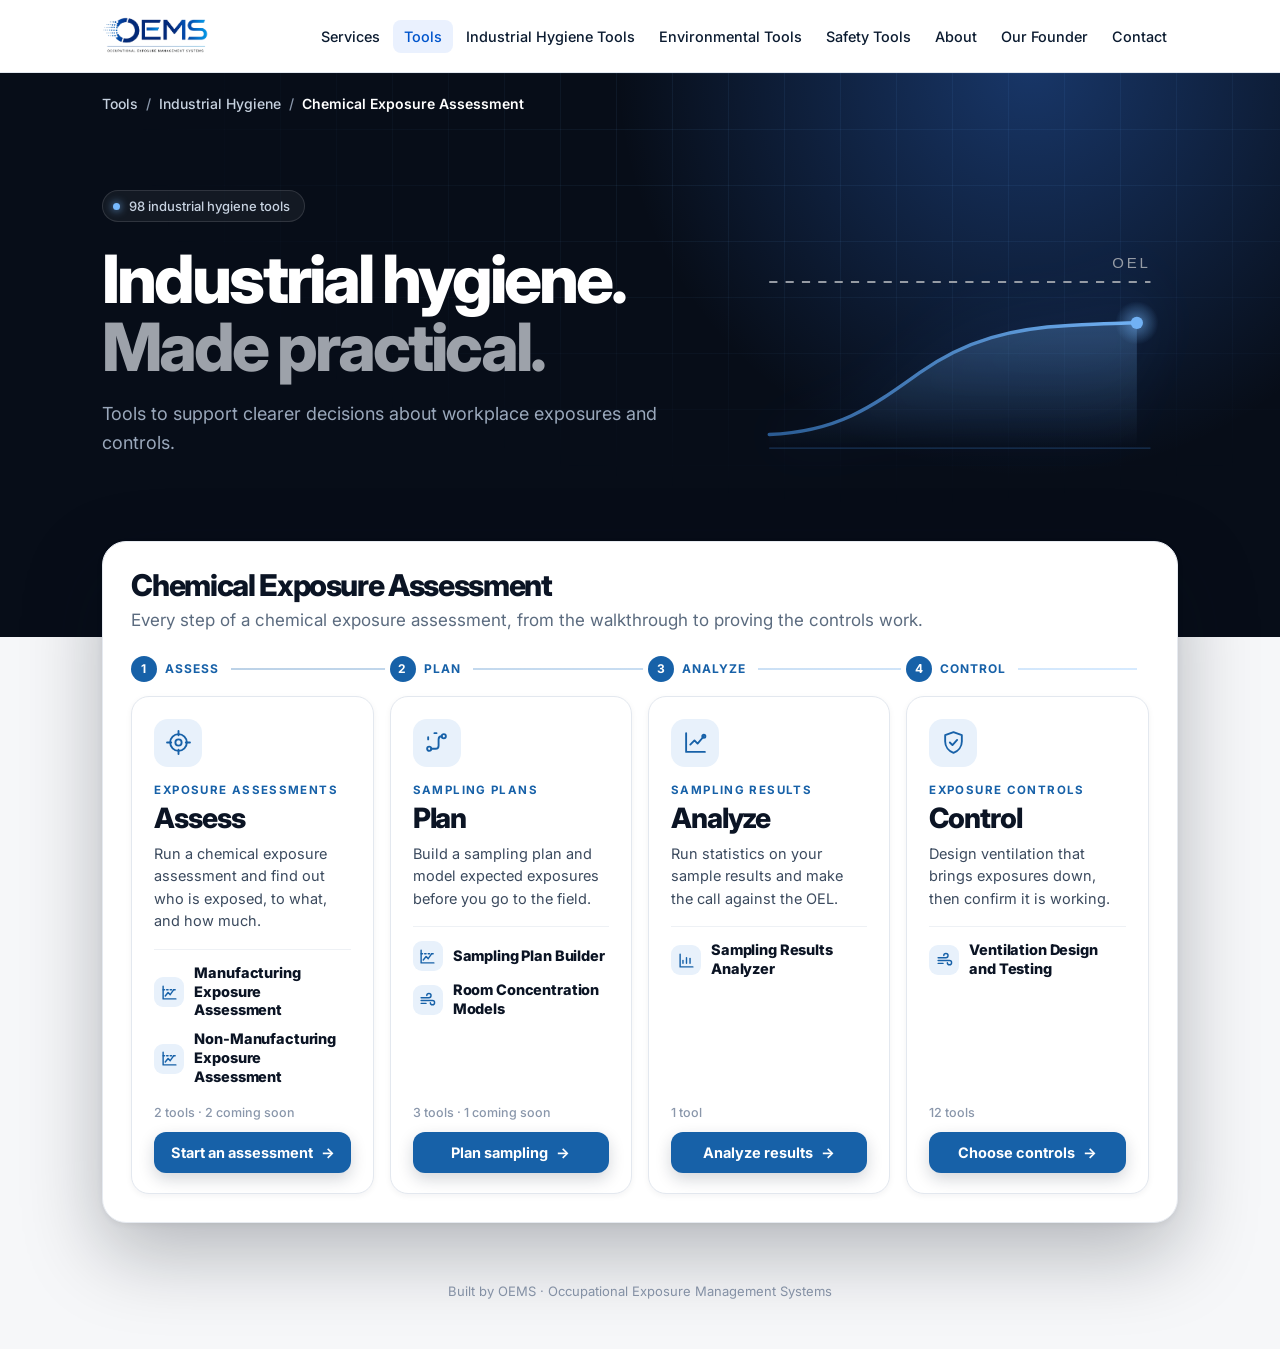
==== chemical-exposure-assessment.html @ bf07e631 "White OEMS header on every tools page (field, topic and chemical pages); shared header CSS/JS Co-Aut" ====
<!DOCTYPE html>
<html lang="en">
<head>
<meta charset="utf-8">
<meta name="viewport" content="width=device-width, initial-scale=1">
<link rel="icon" href="favicon.svg" type="image/svg+xml">
<link rel="icon" href="favicon-32.png" sizes="32x32" type="image/png">
<link rel="apple-touch-icon" href="apple-touch-icon.png">
<meta name="description" content="Practical calculators for industrial hygiene, environmental compliance and workplace safety, built by OEMS.">
<meta name="theme-color" content="#070d18">
<meta property="og:type" content="website">
<meta property="og:site_name" content="OEMS Tools">
<meta property="og:title" content="OEMS Tools">
<meta property="og:description" content="Practical calculators for industrial hygiene, environmental compliance and workplace safety, built by OEMS.">
<meta property="og:image" content="https://oemstoolsearch.vercel.app/og.png">
<meta property="og:image:width" content="1200">
<meta property="og:image:height" content="630">
<meta name="twitter:card" content="summary_large_image">
<meta name="twitter:image" content="https://oemstoolsearch.vercel.app/og.png">
<script defer src="/_vercel/insights/script.js"></script>
<title>OEMS Tools</title>
<link rel="preconnect" href="https://fonts.googleapis.com">
<link rel="preconnect" href="https://fonts.gstatic.com" crossorigin>
<link href="https://fonts.googleapis.com/css2?family=Inter:wght@400;500;600;700;800&display=swap" rel="stylesheet">
<link rel="stylesheet" href="fields.css">
<link rel="stylesheet" href="oems-header.css">
</head>
<body>
<!-- 24 Nov 2026, Jonathan: the main site's white OEMS header, so Tools feels like part of the site -->
<header class="site-header">
  <div class="wrap header-inner">
    <a class="sh-brand" href="https://oemswebsite.vercel.app/" aria-label="OEMS home"><img src="oems-logo.webp" alt="OEMS — Occupational Exposure Management Systems" width="1109" height="417"></a>
    <button class="nav-toggle" aria-expanded="false" aria-controls="site-nav"><span class="sr-only">Menu</span><span class="nb" aria-hidden="true"></span></button>
    <nav id="site-nav" class="site-nav" aria-label="Main"><ul><li><a href="https://oemswebsite.vercel.app/services">Services</a></li><li><a href="index.html" aria-current="page">Tools</a></li><li><a href="https://oemswebsite.vercel.app/industrial-hygiene-tools">Industrial Hygiene Tools</a></li><li><a href="https://oemswebsite.vercel.app/environmental-tools">Environmental Tools</a></li><li><a href="https://oemswebsite.vercel.app/safety-tools">Safety Tools</a></li><li><a href="https://oemswebsite.vercel.app/about">About</a></li><li><a href="https://oemswebsite.vercel.app/our-founder">Our Founder</a></li><li><a href="https://oemswebsite.vercel.app/contact">Contact</a></li></ul></nav>
  </div>
</header>
<header class="fh" id="fh">
  <div class="wrap">
    <nav class="nav">
      <div class="navl">
        <div class="crumb"><a href="index.html">Tools</a> &nbsp;/&nbsp; <a href="library.html?g=ih" id="crumb"></a> &nbsp;/&nbsp; <b>Chemical Exposure Assessment</b></div>
      </div>
    </nav>
    <div class="hero-in">
      <div>
        <div class="pill"><i></i><span id="pill"></span></div>
        <h1 id="title"></h1>
        <p class="lede" id="blurb"></p>
      </div>
      <div class="art" id="art" aria-hidden="true"></div>
    </div>
  </div>
</header>
<div class="wrap">
  <section class="featured" id="featured">
    <div class="eyebrow">Start here</div>
    <h2>Featured tools</h2>
    <div class="fgrid" id="fgrid"></div>
  </section>
  <section class="flow" id="stepsSec" hidden>
    <div class="flow-panel">
      <div class="flow-head"><h2>Chemical Exposure Assessment</h2><p class="flow-dir">Every step of a chemical exposure assessment, from the walkthrough to proving the controls work.</p></div>
      <div class="flow-rail" id="srail"></div>
      <div class="flow-steps" id="sgrid"></div>
    </div>
    <div class="noise" id="noise" hidden>
      <div class="noise-top">
        <div class="noise-head"><h2>Noise Exposure Assessment</h2><p class="flow-dir">One guided tool: analyze the dosimeter results, notify the employee, then check hearing protection. Each step carries the results into the next.</p>
          <div class="nchain"><span><b>1</b>Analyze</span><i></i><span><b>2</b>Notify</span><i></i><span><b>3</b>Protect</span></div></div>
        <a class="nstart" id="nstart"></a>
      </div>
      <div class="nsingle"><div class="nsl">Other noise tools</div><div class="nrow" id="ngrid"></div></div>
    </div>
    <div class="progs" id="progs" hidden>
      <div class="progs-head"><h2>Programs</h2><p class="flow-dir">Everything for one program in one place.</p></div>
      <div class="pgrid2" id="pgrid2"></div>
    </div>
  </section>
  <section class="lsearch" hidden>
    <div class="sbox light">
      <svg viewBox="0 0 24 24" fill="none" stroke="currentColor" stroke-width="2" stroke-linecap="round"><circle cx="11" cy="11" r="7"/><path d="M20 20l-3.5-3.5"/></svg>
      <input id="search" type="search" autocomplete="off">
    </div>
    <div id="count"></div>
  </section>
  <div id="secs"></div>
  <section class="topics-sec" id="topicsSec">
    <div class="eyebrow" id="teyebrow">Browse by topic</div>
    <h2 id="ttitle">Topics</h2>
    <div class="tgrid" id="tgrid"></div>
  </section>

  <p id="none">No tools match. <button id="clear">Clear search</button></p>
</div>
<footer>Built by OEMS · Occupational Exposure Management Systems</footer>
<script src="tools.js"></script>
<script src="groups.js"></script>
<script src="topics.js"></script>
<script>
  const slug = 'ih'; // this page is the IH Chemical Exposure Assessment on its own
  const key = Object.keys(GROUPS).find(k => GROUPS[k].slug === slug) || 'IH';
  const g = GROUPS[key], th = g.theme;
  const fieldName = key === 'IH' ? 'Industrial Hygiene' : key === 'OH' ? 'Occupational Health' : key;
  const tools = TOOLS.filter(t => t.group === key);
  const cats = [...new Set(tools.map(t => t.category))];
  const search = document.getElementById('search');

  // Theme
  const root = document.documentElement.style;
  Object.entries(th).forEach(([k, v]) => root.setProperty('--' + k, v));
  root.setProperty('--grid', th.tag + '12');

  document.title = 'OEMS Chemical Exposure Assessment';
  document.getElementById('crumb').textContent = fieldName;
  document.getElementById('pill').textContent = tools.length + ' ' + g.noun + ' tools';
  document.getElementById('title').innerHTML = esc(g.title[0]) + '<span>' + esc(g.title[1]) + '</span>';
  document.getElementById('blurb').textContent = g.blurb;
  document.getElementById('art').innerHTML = g.art;
  search.placeholder = 'Search ' + g.noun + ' tools…';

  // Featured
  const feat = g.featured.map(n => tools.find(t => t.name === n)).filter(Boolean);
  document.getElementById('fgrid').classList.toggle('one', feat.length === 1);
  document.getElementById('fgrid').innerHTML = feat.map(t => {
    const inner = '<div class="ic">' + icon(t.category, th.tag) + '</div><small>' + esc(t.category.toUpperCase()) + '</small><h3>' + esc(t.name) + '</h3><p>' + esc(clip(t.description, 120)) + '</p>';
    return t.url ? '<a class="fcard" href="' + esc(t.url) + '">' + inner + '<div class="go">Open tool →</div></a>'
                 : '<div class="fcard soon">' + inner + '<div class="go">Coming soon</div></div>';
  }).join('');

  function clip(s, n) { return s.length > n ? s.slice(0, n - 3).trim() + '…' : s; }

  function tile(t) {
    return t.url
      ? '<a class="tile" href="' + esc(t.url) + '"><h3>' + esc(t.name) + featuredBadge(t) + '</h3><p>' + esc(clip(t.description, 110)) + '</p><span>Open →</span></a>'
      : '<div class="tile soon"><h3>' + esc(t.name) + '</h3><p>' + esc(clip(t.description, 110)) + '</p><span>Coming soon</span></div>';
  }

  // Topic cards
  // Workflow steps (Industrial Hygiene)
  const steps = (typeof STEPS !== 'undefined' && STEPS[key]) || null;
  if (steps) {
    document.getElementById('stepsSec').hidden = false;
    document.getElementById('featured').remove();
    document.getElementById('topicsSec').remove();
    document.getElementById('fh').classList.add('has-flow');
    const info = st => { const secs = stepSections(key, st); const list = secs.flatMap(x => x.tools).filter(t => !isTucked(t)); return { secs, list, live: list.filter(t => t.url).length }; };
    const flow = steps.filter(st => !st.rest), ref = steps.find(st => st.rest);
    document.getElementById('srail').innerHTML = flow.map((st, i) => '<span><b>' + (i + 1) + '</b>' + esc(st.name) + '</span>').join('');
    document.getElementById('sgrid').innerHTML = flow.map((st, i) => {
      const x = info(st);
      return '<a class="fstep" href="topic.html?g=' + g.slug + '&s=' + st.slug + '">' +
        '<div class="ftop"><span class="sic">' + stepIcon(st.slug, th.label) + '</span></div>' +
        '<small class="kick">' + esc(st.kicker || '') + '</small>' +
        '<h3>' + esc(st.name) + '</h3><p>' + esc(st.blurb) + '</p>' +
        (st.features ? '<div class="feats">' + st.features.map(([n, cat]) => '<div class="feat-i"><span class="fic">' + icon(cat, th.label) + '</span><strong>' + esc(n) + '</strong></div>').join('') + '</div>'
          : '<ul class="inc">' + (st.includes || []).map(n => '<li>' + esc(n) + '</li>').join('') + '</ul>') +
        '<div class="meta">' + x.list.length + ' tool' + (x.list.length === 1 ? '' : 's') + (x.live < x.list.length ? ' · ' + (x.list.length - x.live) + ' coming soon' : '') + '</div>' +
        '<span class="btn">' + esc(st.cta || 'Open') + ' <i>→</i></span></a>';
    }).join('');
    if (false && typeof NOISE_FLOW !== 'undefined') {
      document.getElementById('noise').hidden = false;
      const gt = TOOLS.find(t => t.name === NOISE_FLOW.guided);
      const ns = document.getElementById('nstart');
      if (gt && gt.url) { ns.href = gt.url; ns.innerHTML = 'Start a noise exposure assessment <i>→</i>'; } else { ns.outerHTML = '<span class="nstart soon">Coming soon</span>'; }
      const nAll = TOOLS.filter(t => t.group === key && t.category === 'Noise').length;
      document.getElementById('ngrid').innerHTML = NOISE_FLOW.tools.map(([n, line]) => [TOOLS.find(t => t.name === n), line]).filter(x => x[0]).map(([t, line]) => {
          const inner = '<span class="fic">' + icon(t.category, th.label) + '</span><strong>' + esc(t.name) + '</strong><small>' + esc(line) + '</small>';
          return t.url ? '<a class="ncard" href="' + esc(t.url) + '">' + inner + '<b>Open →</b></a>' : '<div class="ncard soon">' + inner + '<b>Coming soon</b></div>';
        }).join('') +
        '<a class="nall" href="topic.html?g=' + g.slug + '&p=' + NOISE_FLOW.all + '"><strong>See all ' + nAll + ' noise tools</strong><i>→</i></a>';
    }
    const progs = (typeof PROGRAMS !== 'undefined' && PROGRAMS[key]) || [];
    if (false) {
      document.getElementById('progs').hidden = false;
      document.getElementById('pgrid2').innerHTML = progs.filter(pr => !pr.hidden).map(pr => {
        const all = TOOLS.filter(t => t.group === key && t.category === pr.topic && !isTucked(t));
        if (pr.tool) {
          const t = TOOLS.find(x => x.name === pr.tool);
          if (t && t.url) return '<a class="prog" href="' + esc(t.url) + '"><span class="sic">' + icon(pr.topic, th.label) + '</span><h3>' + esc(pr.name) + '</h3><p>' + esc(pr.blurb) + '</p><div class="pfoot"><em>1 tool</em><b>Open →</b></div></a>';
          return '<div class="prog soon"><span class="sic">' + icon(pr.topic, th.label) + '</span><h3>' + esc(pr.name) + '</h3><p>' + esc(pr.blurb) + '</p><div class="pfoot"><em></em><b class="soonpill">Coming soon</b></div></div>';
        }
        if (!all.length) return '<div class="prog soon"><span class="sic">' + icon(pr.topic, th.label) + '</span>' +
          '<h3>' + esc(pr.name) + '</h3><p>' + esc(pr.blurb) + '</p><div class="pfoot"><em></em><b class="soonpill">Coming soon</b></div></div>';
        return '<a class="prog" href="topic.html?g=' + g.slug + '&p=' + pr.slug + '"><span class="sic">' + icon(pr.topic, th.label) + '</span>' +
          '<h3>' + esc(pr.name) + '</h3><p>' + esc(pr.blurb) + '</p><div class="pfoot"><em>' + all.length + ' tools</em><b>Open →</b></div></a>';
      }).join('');
    }
    if (false) {
      const x = info(ref);
      const rb = document.getElementById('refbar');
      rb.href = 'topic.html?g=' + g.slug + '&s=' + ref.slug;
      const parts = {};
      x.secs.forEach(s => { const k = s.eyebrow || s.name; parts[k] = (parts[k] || 0) + s.tools.filter(t => !isTucked(t)).length; });
      rb.innerHTML = '<div class="rb-main"><span class="sic dark big">' + stepIcon(ref.slug, th.tag) + '</span><div><small>Reference library</small><strong>' + esc(ref.name) + '</strong>' +
        '<p>Calculators for the math behind the work. ' + x.list.length + ' tools you can use at any step.</p>' +
        '<div class="rb-chips">' + Object.entries(parts).map(([k, n]) => '<span>' + icon(k, th.tag) + esc(k) + ' <em>' + n + '</em></span>').join('') + '</div></div></div>' +
        '<b>Browse all tools <i>→</i></b>';
    }
  }

  const featNames = new Set(g.featured);
  const topicCats = cats.filter(c => tools.some(t => t.category === c && !featNames.has(t.name)));
  if (!steps && feat.length) {
    document.getElementById('teyebrow').textContent = 'More tools';
    document.getElementById('ttitle').textContent = 'Other ' + (key === 'IH' ? 'IH' : g.noun) + ' tools';
  }
  if (!steps) document.getElementById('tgrid').innerHTML = topicCats.map(c => {
    const list = tools.filter(t => t.category === c);
    const info = (TOPICS[key] || {})[c] || {};
    const subs = info.subs ? Object.keys(info.subs) : [];
    const single = list.length === 1 && list[0].url;
    const href = single ? list[0].url : topicHref(key, c);
    const live = list.filter(t => t.url).length;
    const countTxt = list.length + ' tool' + (list.length === 1 ? '' : 's') + (live < list.length ? (live ? ' · ' + (list.length - live) + ' coming soon' : ' · coming soon') : '');
    return '<a class="tcard" href="' + esc(href) + '"><div class="top"><span class="ic">' + icon(c, th.label) + '</span><h3>' + esc(c) + '</h3></div>' +
      (info.blurb ? '<p>' + esc(info.blurb) + '</p>' : '') +
      (subs.length ? '<div class="subs">' + subs.map(x => '<span>' + esc(x) + '</span>').join('') + '</div>' : '') +
      '<div class="foot"><em>' + countTxt + '</em><b>' + (single ? 'Open tool →' : 'View topic →') + '</b></div></a>';
  }).join('');

  // Search results (all tools in this field, grouped by topic)
  function render() {
    const q = search.value.trim();
    const searching = !!q;
    if (!steps) document.getElementById('featured').hidden = !feat.length;
    if (!steps) document.getElementById('topicsSec').hidden = searching;
    if (!searching) { document.getElementById('secs').innerHTML = ''; document.getElementById('none').style.display = 'none'; document.getElementById('count').textContent = ''; return; }
    const found = rank(tools.filter(t => matches(t, q)), q);
    const showCats = [...new Set(found.map(t => t.category))];
    document.getElementById('secs').innerHTML = showCats.map(c => {
      const list = found.filter(t => t.category === c);
      return '<section class="sec"><div class="sechead"><div class="ic">' + icon(c, th.label) + '</div><h2>' + esc(c) + '</h2><em>' + list.length + ' tool' + (list.length === 1 ? '' : 's') + '</em></div>' +
        '<div class="grid">' + list.map(tile).join('') + '</div></section>';
    }).join('');
    document.getElementById('none').style.display = found.length ? 'none' : 'block';
    document.getElementById('count').textContent = found.length + ' of ' + tools.length + ' tools';
  }

  search.addEventListener('input', render);
  document.getElementById('clear').addEventListener('click', () => { search.value = ''; render(); search.focus(); });
  render();
</script>
<script src="oems-header.js"></script>
</body>
</html>
---- fields.css ----
* { box-sizing: border-box; }
  [hidden] { display: none !important; }
  body { margin: 0; font-family: Inter, Arial, sans-serif; color: #0b1424; background: #f6f7f9; }
  .wrap { padding: 0 8%; max-width: 1300px; margin: 0 auto; }

  /* Hero */
  .fh { position: relative; overflow: hidden; color: #fff; background: var(--hero); }
  .fh::before { content: ""; position: absolute; inset: 0;
    background-image: linear-gradient(var(--grid) 1px, transparent 1px), linear-gradient(90deg, var(--grid) 1px, transparent 1px);
    background-size: 56px 56px;
    -webkit-mask-image: radial-gradient(ellipse 80% 90% at 70% 10%, #000 25%, transparent 75%); mask-image: radial-gradient(ellipse 80% 90% at 70% 10%, #000 25%, transparent 75%); }
  .fh::after { content: ""; position: absolute; width: 900px; height: 900px; right: -200px; top: -460px; background: radial-gradient(circle, var(--glow) 0%, transparent 65%); pointer-events: none; }
  .fh .wrap { position: relative; z-index: 1; }
  .nav { display: flex; justify-content: space-between; align-items: center; padding: 22px 0; gap: 16px; }
  .navl { display: flex; align-items: center; gap: 22px; min-width: 0; }
  .brand { display: flex; align-items: center; gap: 10px; color: #fff; text-decoration: none; font-weight: 800; font-size: 18px; }
  .brand i { width: 26px; height: 26px; border-radius: 7px; background: linear-gradient(135deg, var(--tag), var(--deep)); box-shadow: 0 0 18px var(--glow); }
  .crumb { color: #8a97ab; font-size: 14px; font-weight: 500; white-space: nowrap; }
  .crumb a { color: #c7d2e0; text-decoration: none; }
  .crumb a:hover { color: #fff; }
  .crumb b { color: #fff; font-weight: 600; }
  .home { flex: 0 0 auto; color: #c7d2e0; text-decoration: none; font-size: 14px; font-weight: 500; padding: 8px 14px; border: 1px solid rgba(255,255,255,.14); border-radius: 999px; background: rgba(255,255,255,.04); transition: background .15s; }
  .home:hover { background: rgba(255,255,255,.09); color: #fff; }

  .hero-in { display: grid; grid-template-columns: 1.15fr .85fr; gap: 50px; align-items: center; padding: 56px 0 70px; }
  .pill { display: inline-flex; align-items: center; gap: 9px; font-size: 13px; font-weight: 500; color: #c7d2e0; padding: 7px 14px 7px 10px; border-radius: 999px; background: rgba(255,255,255,.05); border: 1px solid rgba(255,255,255,.12); }
  .pill i { width: 7px; height: 7px; border-radius: 50%; background: var(--tag); box-shadow: 0 0 8px var(--tag); }
  .fh h1 { font-size: clamp(40px, 5.2vw, 70px); line-height: 1.02; letter-spacing: -.045em; font-weight: 800; margin: 24px 0 18px; }
  .fh h1 span { display: block; color: var(--line2); }
  .lede { color: #9aa8bb; font-size: 18px; line-height: 1.6; max-width: 560px; margin: 0 0 30px; }
  .sbox { position: relative; max-width: 560px; }
  .sbox svg { position: absolute; left: 20px; top: 50%; transform: translateY(-50%); width: 19px; height: 19px; color: #8a97ab; z-index: 2; }
  .sbox input { width: 100%; font: 500 17px Inter, Arial; color: #fff; padding: 18px 20px 18px 52px; border-radius: 14px; border: 1px solid rgba(255,255,255,.14); background: rgba(255,255,255,.06); box-shadow: 0 20px 60px rgba(0,0,0,.45); transition: border-color .15s, background .15s; }
  .sbox input:focus { outline: none; border-color: var(--tag); background: rgba(255,255,255,.09); }
  .sbox input::placeholder { color: #7d8aa0; }
  .sbox input::-webkit-search-cancel-button { filter: invert(1); opacity: .6; }
  #count { color: #8a97ab; font-size: 13px; font-weight: 500; margin-top: 12px; min-height: 18px; }
  .art { opacity: .95; filter: drop-shadow(0 0 30px var(--glow)); }
  .art svg { width: 100%; height: auto; display: block; }

  /* Topic bar */
  .topics { position: sticky; top: 0; z-index: 5; background: rgba(246,247,249,.88); backdrop-filter: blur(12px); -webkit-backdrop-filter: blur(12px); border-bottom: 1px solid #e3e8ef; }
  .topics .wrap { display: flex; gap: 8px; padding-top: 14px; padding-bottom: 14px; overflow-x: auto; scrollbar-width: none; }
  .topics button { flex: 0 0 auto; display: inline-flex; align-items: center; gap: 8px; font: 600 14px Inter, Arial; color: #3b4a5e; padding: 8px 14px; border-radius: 999px; border: 1px solid #dfe5ec; background: #fff; cursor: pointer; transition: border-color .15s; }
  .topics button:hover { border-color: var(--tag); }
  .topics button em { font-style: normal; font-size: 12px; color: #8a97ab; background: #f1f4f8; border-radius: 999px; padding: 1px 8px; }
  .topics button.on { background: var(--bg); color: #fff; border-color: var(--bg); }
  .topics button.on em { background: rgba(255,255,255,.15); color: #fff; }

  /* Featured */
  .featured { padding: 54px 0 10px; }
  .eyebrow { font-size: 12px; font-weight: 700; letter-spacing: .14em; color: var(--label); text-transform: uppercase; }
  .featured h2 { font-size: 30px; letter-spacing: -.035em; font-weight: 800; margin: 10px 0 24px; }
  .fgrid { display: grid; grid-template-columns: repeat(3, 1fr); gap: 20px; }
  .fcard { position: relative; overflow: hidden; display: flex; flex-direction: column; text-decoration: none; color: #fff; background: linear-gradient(160deg, var(--fstart) 0%, var(--bg) 70%); border-radius: 16px; padding: 26px; min-height: 230px; box-shadow: 0 14px 34px rgba(16,29,48,.22); border: 1px solid rgba(255,255,255,.08); transition: transform .15s, box-shadow .15s; }
  .fcard:hover { transform: translateY(-3px); box-shadow: 0 20px 44px rgba(16,29,48,.3); }
  .fcard::after { content: ""; position: absolute; width: 260px; height: 260px; right: -90px; top: -110px; background: radial-gradient(circle, var(--glow), transparent 65%); }
  .fcard .ic { width: 42px; height: 42px; border-radius: 10px; background: rgba(255,255,255,.08); display: flex; align-items: center; justify-content: center; margin-bottom: 18px; }
  .fcard .ic svg { width: 22px; height: 22px; }
  .fcard small { font-size: 11px; font-weight: 700; letter-spacing: .12em; color: var(--tag); }
  .fcard h3 { font-size: 21px; letter-spacing: -.02em; margin: 8px 0; }
  .fcard p { color: #aab7c8; font-size: 14px; line-height: 1.55; margin: 0 0 18px; }
  .fcard .go { margin-top: auto; font-size: 14px; font-weight: 600; color: var(--tag); }
  .fgrid.one { grid-template-columns: 1fr; }
  .fgrid.one .fcard { min-height: 0; padding: 36px 40px; }
  .fgrid.one .fcard h3 { font-size: 30px; letter-spacing: -.03em; }
  .fgrid.one .fcard p { font-size: 16px; max-width: 620px; }
  .fgrid.one .fcard::after { width: 520px; height: 520px; right: -120px; top: -260px; }

  /* Sections */
  .sec { padding: 46px 0 0; scroll-margin-top: 80px; }
  .sechead { display: flex; align-items: center; gap: 14px; margin-bottom: 18px; }
  .sechead .ic { width: 40px; height: 40px; border-radius: 10px; background: var(--iconbg); display: flex; align-items: center; justify-content: center; }
  .sechead .ic svg { width: 22px; height: 22px; }
  .sechead h2 { margin: 0; font-size: 24px; letter-spacing: -.035em; font-weight: 800; }
  .sechead em { font-style: normal; font-size: 13px; font-weight: 600; color: #8a97ab; }
  .grid { display: grid; grid-template-columns: repeat(3, 1fr); gap: 12px; }
  .tile { display: flex; flex-direction: column; text-decoration: none; color: #0b1424; background: #fff; border: 1px solid #e3e8ef; border-radius: 12px; padding: 18px 18px 16px; transition: border-color .15s, box-shadow .15s, transform .15s; }
  a.tile:hover { border-color: var(--tag); box-shadow: 0 10px 24px rgba(16,29,48,.08); transform: translateY(-2px); }
  .tile h3 { font-size: 15.5px; font-weight: 700; letter-spacing: -.01em; margin: 0 0 6px; }
  .tile p { font-size: 13.5px; line-height: 1.5; color: #5b6b7f; margin: 0 0 14px; }
  .tile span { margin-top: auto; font-size: 13px; font-weight: 600; color: var(--label); }
  .tile.soon { background: #fbfcfd; }
  .feat { display: inline-block; vertical-align: 2px; margin-left: 6px; font: 700 10px Inter, Arial, sans-serif; letter-spacing: .06em; text-transform: uppercase; padding: 3px 7px; border-radius: 999px; }
  .tile.soon span { color: #8a97ab; }
  .more { margin-top: 14px; font: 600 14px Inter, Arial; color: var(--label); background: none; border: 0; padding: 0; cursor: pointer; }
  #none { display: none; padding: 50px 0 0; color: #5b6b7f; font-size: 16px; }
  #none button { font: inherit; color: var(--label); background: none; border: 0; padding: 0; text-decoration: underline; cursor: pointer; }
  footer { text-align: center; color: #8a97ab; font-size: 13px; padding: 60px 0 50px; }

  @media (max-width: 900px) { .hero-in { grid-template-columns: 1fr; } .art { display: none; } .fgrid, .grid { grid-template-columns: 1fr 1fr; } }
  @media (max-width: 600px) { .fgrid, .grid { grid-template-columns: 1fr; } .home { display: none; } .crumb { font-size: 13px; white-space: normal; } .navl { gap: 14px; } .hero-in { padding: 30px 0 46px; } }

  /* Topic cards (field page) */
  .topics-sec { padding: 54px 0 0; }
  .topics-sec h2 { font-size: 30px; letter-spacing: -.035em; font-weight: 800; margin: 10px 0 24px; }
  .tgrid { display: grid; grid-template-columns: repeat(3, 1fr); gap: 16px; }
  .tcard { display: flex; flex-direction: column; text-decoration: none; color: #0b1424; background: #fff; border: 1px solid #e3e8ef; border-radius: 16px; padding: 22px 22px 18px; transition: border-color .15s, box-shadow .15s, transform .15s; }
  .tcard:hover { border-color: var(--tag); box-shadow: 0 12px 28px rgba(16,29,48,.09); transform: translateY(-2px); }
  .tcard .top { display: flex; align-items: center; gap: 14px; margin-bottom: 12px; }
  .tcard .ic { flex: 0 0 auto; width: 44px; height: 44px; border-radius: 12px; background: var(--iconbg); display: flex; align-items: center; justify-content: center; }
  .tcard .ic svg { width: 23px; height: 23px; }
  .tcard h3 { font-size: 19px; font-weight: 800; letter-spacing: -.02em; margin: 0; }
  .tcard p { font-size: 14px; line-height: 1.55; color: #5b6b7f; margin: 0 0 14px; }
  .tcard .subs { display: flex; flex-wrap: wrap; gap: 6px; margin: 0 0 16px; }
  .tcard .subs span { font-size: 12px; font-weight: 600; color: #3b4a5e; background: #f1f4f8; border-radius: 999px; padding: 4px 10px; }
  .tcard .foot { margin-top: auto; display: flex; justify-content: space-between; align-items: center; font-size: 13px; font-weight: 600; padding-top: 14px; border-top: 1px solid #eef1f5; }
  .tcard .foot em { font-style: normal; color: #8a97ab; }
  .tcard .foot b { color: var(--label); }

  /* Topic page */
  .sublabel { font-size: 12px; font-weight: 700; letter-spacing: .12em; text-transform: uppercase; color: var(--label); margin: 0 0 4px; }
  details.indiv { margin-top: 54px; background: #fff; border: 1px solid #e3e8ef; border-radius: 16px; }
  details.indiv summary { cursor: pointer; list-style: none; display: flex; justify-content: space-between; align-items: center; gap: 16px; padding: 20px 24px; }
  details.indiv summary::-webkit-details-marker { display: none; }
  details.indiv summary h2 { margin: 0; font-size: 20px; font-weight: 800; letter-spacing: -.02em; }
  details.indiv summary p { margin: 4px 0 0; font-size: 14px; color: #5b6b7f; }
  details.indiv summary .chev { flex: 0 0 auto; font-size: 13px; font-weight: 600; color: var(--label); }
  details.indiv[open] summary .chev .o { display: none; }
  details.indiv:not([open]) summary .chev .c { display: none; }
  .ilist { border-top: 1px solid #eef1f5; padding: 6px 24px 14px; }
  .ilist h4 { font-size: 12px; font-weight: 700; letter-spacing: .1em; text-transform: uppercase; color: #8a97ab; margin: 16px 0 4px; }
  .irow { display: flex; align-items: center; gap: 16px; padding: 11px 0; border-bottom: 1px solid #f1f4f8; text-decoration: none; color: #0b1424; }
  .irow:last-child { border-bottom: 0; }
  .irow strong { flex: 1; font-size: 14.5px; font-weight: 600; }
  .irow small { color: #8a97ab; font-size: 13px; }
  .irow span { flex: 0 0 auto; font-size: 13px; font-weight: 600; color: var(--label); }
  a.irow:hover strong { color: var(--label); }
  .hero-in.tight { padding: 40px 0 54px; }
  .bigic { width: 132px; height: 132px; border-radius: 32px; background: rgba(255,255,255,.06); border: 1px solid rgba(255,255,255,.12); display: flex; align-items: center; justify-content: center; justify-self: end; box-shadow: 0 0 60px var(--glow); }
  .bigic svg { width: 64px; height: 64px; }
  @media (max-width: 900px) { .tgrid { grid-template-columns: 1fr 1fr; } .bigic { display: none; } }
  @media (max-width: 600px) { .tgrid { grid-template-columns: 1fr; } .irow small { display: none; } }
  .fh h1.th1 span { font-size: .42em; letter-spacing: -.02em; margin-top: 10px; }

  /* Search band on field pages (below featured tools) */
  .lsearch { padding: 46px 0 0; }
  .sbox.light { max-width: 640px; }
  .sbox.light svg { color: #8a97ab; }
  .sbox.light input { color: #0b1424; background: #fff; border: 1px solid #dfe5ec; box-shadow: 0 6px 20px rgba(16,29,48,.06); }
  .sbox.light input:focus { border-color: var(--label); background: #fff; box-shadow: 0 0 0 4px var(--iconbg), 0 6px 20px rgba(16,29,48,.06); }
  .sbox.light input::placeholder { color: #8a97ab; }
  .sbox.light input::-webkit-search-cancel-button { filter: none; }
  .lsearch #count { color: #8a97ab; }
  .fcard.soon .go { align-self: flex-start; color: #c7d2e0; font-size: 12px; letter-spacing: .04em; background: rgba(255,255,255,.08); border: 1px solid rgba(255,255,255,.14); border-radius: 999px; padding: 5px 12px; }
  .topics-sec { padding-top: 46px; }

  /* IH workflow step cards */
  .steps-sec { padding: 54px 0 0; }
  .steps-sec h2 { font-size: 30px; letter-spacing: -.035em; font-weight: 800; margin: 10px 0 24px; }
  .sgrid { display: grid; grid-template-columns: repeat(5, 1fr); gap: 14px; }
  .scard { position: relative; overflow: hidden; display: flex; flex-direction: column; text-decoration: none; color: #fff; background: linear-gradient(165deg, var(--fstart) 0%, var(--bg) 75%); border: 1px solid rgba(255,255,255,.08); border-radius: 16px; padding: 22px 20px 18px; min-height: 290px; box-shadow: 0 14px 34px rgba(16,29,48,.2); transition: transform .15s, box-shadow .15s; }
  .scard:hover { transform: translateY(-3px); box-shadow: 0 20px 44px rgba(16,29,48,.3); }
  .scard::after { content: ""; position: absolute; width: 220px; height: 220px; right: -90px; top: -100px; background: radial-gradient(circle, var(--glow), transparent 65%); }
  .scard .num { font-size: 13px; font-weight: 700; letter-spacing: .14em; color: var(--tag); }
  .scard h3 { font-size: 26px; font-weight: 800; letter-spacing: -.035em; margin: 10px 0 8px; }
  .scard p { color: #aab7c8; font-size: 13.5px; line-height: 1.5; margin: 0 0 14px; }
  .scard .incl { display: flex; flex-wrap: wrap; gap: 5px; margin-bottom: 14px; }
  .scard .incl span { font-size: 11.5px; font-weight: 600; color: #c7d2e0; background: rgba(255,255,255,.07); border: 1px solid rgba(255,255,255,.1); border-radius: 999px; padding: 3px 9px; }
  .scard .foot { margin-top: auto; display: flex; justify-content: space-between; align-items: center; padding-top: 12px; border-top: 1px solid rgba(255,255,255,.1); font-size: 13px; }
  .scard .foot em { font-style: normal; color: #9aa8bb; font-weight: 500; }
  .scard .foot b { color: var(--tag); font-size: 17px; transition: transform .15s; }
  .scard:hover .foot b { transform: translateX(3px); }
  @media (max-width: 1150px) { .sgrid { grid-template-columns: repeat(3, 1fr); } }
  @media (max-width: 700px) { .sgrid { grid-template-columns: 1fr; } .scard { min-height: 0; } }

  /* Step pages */
  .bignum { font-size: 54px; font-weight: 800; letter-spacing: -.04em; color: var(--tag); }
  .stepnav { display: flex; justify-content: space-between; gap: 16px; margin-top: 54px; }
  .stepnav:empty { display: none; }
  .stepnav a { flex: 0 1 320px; display: flex; flex-direction: column; gap: 4px; text-decoration: none; color: #0b1424; background: #fff; border: 1px solid #e3e8ef; border-radius: 14px; padding: 16px 20px; transition: border-color .15s, box-shadow .15s; }
  .stepnav a.next { text-align: right; margin-left: auto; }
  .stepnav a:hover { border-color: var(--label); box-shadow: 0 10px 24px rgba(16,29,48,.08); }
  .stepnav small { font-size: 12px; font-weight: 700; letter-spacing: .08em; text-transform: uppercase; color: var(--label); }
  .stepnav strong { font-size: 19px; font-weight: 800; letter-spacing: -.02em; }

  /* ===== IH workflow panel (field home) ===== */
  .fh.has-flow .hero-in { padding-bottom: 150px; }
  .flow { margin-top: -96px; position: relative; z-index: 3; }
  .flow-panel { background: #fff; border-radius: 24px; border: 1px solid #e6eaf0; box-shadow: 0 30px 80px rgba(7,13,24,.28), 0 2px 6px rgba(7,13,24,.06); padding: 28px 28px 28px; }
  .flow-head { margin-bottom: 26px; }
  .flow-head h2 { font-size: 30px; font-weight: 800; letter-spacing: -.045em; line-height: 1.05; margin: 0 0 8px; }
  .flow-dir { font-size: 17px; color: #5b6b7f; margin: 0; }
  .flow-rail { position: relative; display: grid; grid-template-columns: repeat(4, 1fr); gap: 16px; margin-bottom: 14px; }
  .flow-rail::before { content: ""; position: absolute; left: 12px; right: 12px; top: 12px; height: 2px; background: linear-gradient(90deg, var(--label), var(--tag)); opacity: .3; }
  .flow-rail span { position: relative; justify-self: start; background: #fff; padding-right: 12px; display: inline-flex; align-items: center; gap: 8px; font-size: 12px; font-weight: 700; letter-spacing: .08em; text-transform: uppercase; color: var(--label); }
  .flow-rail b { display: inline-flex; align-items: center; justify-content: center; width: 26px; height: 26px; border-radius: 50%; background: var(--label); color: #fff; font-size: 12px; box-shadow: 0 0 0 5px #fff; }
  .flow-steps { display: grid; grid-template-columns: repeat(4, 1fr); gap: 16px; }
  .fstep { position: relative; display: flex; flex-direction: column; text-decoration: none; color: #0b1424; background: #fff; border: 1.5px solid #e3e8ef; border-radius: 18px; padding: 22px 22px 20px; box-shadow: 0 2px 6px rgba(16,29,48,.05); cursor: pointer; transition: transform .18s, box-shadow .18s, border-color .18s; }
  .fstep:hover { transform: translateY(-4px); border-color: var(--label); box-shadow: 0 18px 40px rgba(16,29,48,.14), 0 0 0 4px var(--iconbg); }
  .fstep:active { transform: translateY(-1px); }
  .ftop { display: flex; justify-content: space-between; align-items: center; margin-bottom: 16px; }
  .sic { display: inline-flex; width: 48px; height: 48px; border-radius: 14px; align-items: center; justify-content: center; background: var(--iconbg); }
  .sic svg { width: 25px; height: 25px; }
  .sic.dark { background: rgba(255,255,255,.08); border: 1px solid rgba(255,255,255,.12); }
  .snum { font-size: 12px; font-weight: 700; color: #8a97ab; }
  .kick { font-size: 11.5px; font-weight: 700; letter-spacing: .12em; text-transform: uppercase; color: var(--label); }
  .fstep h3 { font-size: 28px; font-weight: 800; letter-spacing: -.04em; margin: 4px 0 8px; }
  .fstep p { font-size: 14.5px; line-height: 1.55; color: #3b4a5e; margin: 0 0 14px; }
  .inc { list-style: none; padding: 0; margin: 0 0 16px; display: grid; gap: 6px; }
  .inc li { position: relative; padding-left: 22px; font-size: 13.5px; font-weight: 600; color: #3b4a5e; }
  .inc li::before { content: ""; position: absolute; left: 0; top: 3px; width: 14px; height: 14px; border-radius: 50%; background: var(--iconbg); }
  .inc li::after { content: ""; position: absolute; left: 4px; top: 6px; width: 5px; height: 3px; border-left: 2px solid var(--label); border-bottom: 2px solid var(--label); transform: rotate(-45deg); }
  .fstep .meta { margin-top: auto; font-size: 12.5px; color: #8a97ab; font-weight: 500; margin-bottom: 12px; }
  .btn { white-space: nowrap; display: flex; justify-content: center; align-items: center; gap: 8px; background: var(--label); color: #fff; font-size: 14.5px; font-weight: 700; padding: 12px 16px; border-radius: 12px; box-shadow: 0 6px 16px rgba(16,29,48,.18); transition: filter .15s, box-shadow .15s; }
  .btn i { font-style: normal; transition: transform .15s; }
  .fstep:hover .btn { filter: brightness(1.15); box-shadow: 0 10px 22px rgba(16,29,48,.25); }
  .fstep:hover .btn i { transform: translateX(4px); }
  .refbar { position: relative; overflow: hidden; display: flex; align-items: center; justify-content: space-between; gap: 30px; margin-top: 22px; padding: 38px 40px; border-radius: 24px; text-decoration: none; color: #fff; background: linear-gradient(120deg, var(--fstart) 0%, var(--bg) 55%, #0a1526 100%); border: 1px solid rgba(255,255,255,.06); box-shadow: 0 24px 60px rgba(16,29,48,.26); transition: transform .18s, box-shadow .18s; }
  .refbar::before { content: ""; position: absolute; inset: 0; background-image: linear-gradient(var(--grid) 1px, transparent 1px), linear-gradient(90deg, var(--grid) 1px, transparent 1px); background-size: 44px 44px; -webkit-mask-image: radial-gradient(ellipse 60% 120% at 85% 50%, #000 20%, transparent 70%); mask-image: radial-gradient(ellipse 60% 120% at 85% 50%, #000 20%, transparent 70%); }
  .refbar::after { content: ""; position: absolute; width: 520px; height: 520px; right: -160px; top: -240px; background: radial-gradient(circle, var(--glow), transparent 65%); }
  .refbar > * { position: relative; z-index: 1; }
  .refbar:hover { transform: translateY(-3px); box-shadow: 0 30px 70px rgba(16,29,48,.34); }
  .rb-main { display: flex; align-items: flex-start; gap: 24px; min-width: 0; }
  .sic.big { width: 64px; height: 64px; border-radius: 18px; flex: 0 0 auto; }
  .sic.big svg { width: 32px; height: 32px; }
  .refbar small { display: block; font-size: 12px; font-weight: 700; letter-spacing: .14em; text-transform: uppercase; color: var(--tag); }
  .refbar strong { display: block; font-size: 38px; font-weight: 800; letter-spacing: -.045em; margin: 4px 0 6px; }
  .refbar p { margin: 0 0 18px; font-size: 16px; line-height: 1.5; color: #aab7c8; }
  .rb-chips { display: flex; flex-wrap: wrap; gap: 8px; }
  .rb-chips span { display: inline-flex; align-items: center; gap: 8px; font-size: 14px; font-weight: 600; color: #e6ecf3; background: rgba(255,255,255,.06); border: 1px solid rgba(255,255,255,.12); border-radius: 999px; padding: 7px 14px 7px 10px; }
  .rb-chips svg { width: 17px; height: 17px; }
  .rb-chips em { font-style: normal; font-size: 12px; color: #9aa8bb; }
  .refbar > b { flex: 0 0 auto; display: inline-flex; align-items: center; gap: 8px; font-size: 16px; font-weight: 700; color: var(--hero); background: #fff; padding: 15px 24px; border-radius: 14px; box-shadow: 0 10px 24px rgba(0,0,0,.25); transition: transform .15s; }
  .refbar > b i { font-style: normal; transition: transform .15s; }
  .refbar:hover > b i { transform: translateX(4px); }
  .fh.has-flow ~ .wrap .lsearch { padding-top: 40px; }
  @media (max-width: 1100px) { .flow-steps, .flow-rail { grid-template-columns: 1fr 1fr; } .flow-rail { display: none; } .refbar { flex-direction: column; align-items: flex-start; } .refbar > b { margin-left: 88px; } }
  @media (max-width: 600px) { .refbar { padding: 26px 22px; } .rb-main { flex-direction: column; gap: 16px; } .refbar strong { font-size: 30px; } .refbar > b { margin-left: 0; width: 100%; justify-content: center; } }
  @media (max-width: 600px) { .flow { margin-top: -70px; } .fh.has-flow .hero-in { padding-bottom: 110px; } .flow-panel { padding: 20px 16px; } .flow-steps { grid-template-columns: 1fr; } .flow-head h2 { font-size: 25px; } .flow-dir { font-size: 15px; } }

  /* ===== Stepper (step pages) ===== */
  .stepper { display: flex; align-items: center; flex-wrap: wrap; gap: 8px; }
  .stepper a { display: inline-flex; align-items: center; gap: 8px; color: #8a97ab; text-decoration: none; font-size: 13px; font-weight: 600; padding: 6px 12px 6px 6px; border-radius: 999px; border: 1px solid rgba(255,255,255,.1); background: rgba(255,255,255,.03); transition: color .15s, border-color .15s; }
  .stepper a span { display: inline-flex; align-items: center; justify-content: center; width: 22px; height: 22px; border-radius: 50%; border: 1.5px solid currentColor; font-size: 11px; }
  .stepper a:hover { color: #fff; border-color: rgba(255,255,255,.3); }
  .stepper a.done { color: #c7d2e0; }
  .stepper a.on { color: #fff; border-color: var(--tag); background: rgba(255,255,255,.07); box-shadow: 0 0 20px var(--glow); }
  .stepper a.on span { background: var(--tag); border-color: var(--tag); color: var(--hero); }
  .stepper a.ref { padding-left: 12px; }
  .stepper i { width: 18px; height: 1.5px; background: rgba(255,255,255,.18); }
  .stepper em { width: 1px; height: 22px; background: rgba(255,255,255,.18); margin: 0 6px; }
  .bigic svg { width: 60px; height: 60px; }

  /* Programs row (IH home) */
  .progs { margin-top: 22px; background: #fff; border: 1px solid #e6eaf0; border-radius: 24px; padding: 28px; box-shadow: 0 10px 30px rgba(16,29,48,.07); }
  .progs-head { margin-bottom: 20px; }
  .progs-head h2 { font-size: 32px; font-weight: 800; letter-spacing: -.04em; margin: 0 0 6px; }
  .pgrid2 { display: grid; grid-template-columns: repeat(5, 1fr); gap: 14px; }
  .prog { display: flex; flex-direction: column; text-decoration: none; color: #0b1424; border: 1.5px solid #e3e8ef; border-radius: 18px; padding: 20px; background: #fff; transition: transform .18s, box-shadow .18s, border-color .18s; }
  .prog:hover { transform: translateY(-3px); border-color: var(--label); box-shadow: 0 16px 36px rgba(16,29,48,.12), 0 0 0 4px var(--iconbg); }
  .prog .sic { margin-bottom: 14px; }
  .prog h3 { font-size: 20px; font-weight: 800; letter-spacing: -.03em; margin: 0 0 6px; }
  .prog p { font-size: 14px; line-height: 1.5; color: #5b6b7f; margin: 0 0 16px; }
  .pfoot { margin-top: auto; display: flex; justify-content: space-between; align-items: center; padding-top: 14px; border-top: 1px solid #eef1f5; font-size: 13px; }
  .pfoot em { font-style: normal; color: #8a97ab; white-space: nowrap; }
  .pfoot b { color: var(--label); white-space: nowrap; }
  @media (max-width: 1200px) { .pgrid2 { grid-template-columns: repeat(3, 1fr); } }
  @media (max-width: 800px) { .pgrid2 { grid-template-columns: 1fr 1fr; } }
  @media (max-width: 600px) { .pgrid2 { grid-template-columns: 1fr; } .progs { padding: 20px 16px; } .progs-head h2 { font-size: 26px; } }

  /* Big cards (Assess page, program featured tools) */
  .bigsec { padding: 46px 0 0; }
  .bigsec h2 { font-size: 30px; font-weight: 800; letter-spacing: -.035em; margin: 6px 0 20px; }
  .bgrid { display: grid; grid-template-columns: repeat(3, 1fr); gap: 18px; }
  .bcard { display: flex; flex-direction: column; background: #fff; border: 1.5px solid #e3e8ef; border-radius: 20px; padding: 26px; box-shadow: 0 4px 14px rgba(16,29,48,.05); transition: transform .18s, box-shadow .18s, border-color .18s; }
  .bcard:not(.is-soon):hover { transform: translateY(-3px); border-color: var(--label); box-shadow: 0 18px 40px rgba(16,29,48,.13), 0 0 0 4px var(--iconbg); }
  .bcard .sic { width: 54px; height: 54px; border-radius: 15px; margin-bottom: 18px; }
  .bcard .sic svg { width: 28px; height: 28px; }
  .bcard h3 { font-size: 28px; font-weight: 800; letter-spacing: -.04em; margin: 4px 0 4px; }
  .bsub { font-size: 13.5px; font-weight: 600; color: #8a97ab; margin-bottom: 8px; }
  .bcard p { font-size: 14.5px; line-height: 1.55; color: #3b4a5e; margin: 6px 0 16px; }
  .bfoot { margin-top: auto; display: grid; gap: 12px; }
  .bbtn { display: flex; justify-content: center; align-items: center; gap: 8px; text-decoration: none; background: var(--label); color: #fff; font-size: 15px; font-weight: 700; padding: 13px 16px; border-radius: 12px; box-shadow: 0 6px 16px rgba(16,29,48,.18); transition: filter .15s; }
  .bbtn i { font-style: normal; transition: transform .15s; }
  .bbtn:hover { filter: brightness(1.15); }
  .bbtn:hover i { transform: translateX(4px); }
  .bbtn.soon { background: #eef1f5; color: #8a97ab; box-shadow: none; }
  .balso { font-size: 13px; font-weight: 600; color: var(--label); text-decoration: none; text-align: center; }
  .balso:hover { text-decoration: underline; }
  @media (max-width: 1000px) { .bgrid { grid-template-columns: 1fr 1fr; } }
  @media (max-width: 600px) { .bgrid { grid-template-columns: 1fr; } }
  .allhead { padding-top: 56px; } .allhead h2 { font-size: 30px; font-weight: 800; letter-spacing: -.035em; margin: 6px 0 0; }
  .allhead + .sec { padding-top: 22px; }
  .prog.soon { background: #fbfcfd; cursor: default; }
  .prog.soon:hover { transform: none; border-color: #e3e8ef; box-shadow: none; }
  .soonpill { font-size: 12px; color: #8a97ab !important; background: #eef1f5; border-radius: 999px; padding: 4px 10px; }
  .bgrid.two { grid-template-columns: 1fr 1fr; max-width: 920px; }
  @media (max-width: 700px) { .bgrid.two { grid-template-columns: 1fr; } }

  /* Noise Exposure Assessment panel (smaller) */
  .noise { margin-top: 22px; background: #fff; border: 1px solid #e6eaf0; border-radius: 24px; padding: 28px; box-shadow: 0 10px 30px rgba(16,29,48,.07); }
  .noise-top { display: flex; justify-content: space-between; align-items: center; gap: 30px; }
  .noise-head h2 { font-size: 30px; font-weight: 800; letter-spacing: -.04em; margin: 0 0 6px; }
  .noise-head .flow-dir { max-width: 640px; }
  .nchain { display: flex; align-items: center; gap: 10px; margin-top: 16px; }
  .nchain span { display: inline-flex; align-items: center; gap: 8px; font-size: 14px; font-weight: 700; color: #0b1424; }
  .nchain b { display: inline-flex; align-items: center; justify-content: center; width: 26px; height: 26px; border-radius: 50%; background: var(--label); color: #fff; font-size: 12px; }
  .nchain i { width: 34px; height: 2px; background: linear-gradient(90deg, var(--label), var(--tag)); opacity: .4; }
  .nstart { flex: 0 0 auto; display: inline-flex; align-items: center; gap: 10px; text-decoration: none; background: var(--label); color: #fff; font-size: 17px; font-weight: 700; padding: 18px 28px; border-radius: 14px; box-shadow: 0 10px 24px rgba(16,29,48,.22); transition: filter .15s, transform .15s; }
  .nstart i { font-style: normal; transition: transform .15s; }
  .nstart:hover { filter: brightness(1.15); transform: translateY(-2px); }
  .nstart:hover i { transform: translateX(4px); }
  .nstart.soon { background: #eef1f5; color: #8a97ab; box-shadow: none; }
  .nsingle { margin-top: 24px; padding-top: 20px; border-top: 1px solid #eef1f5; }
  .nsl { font-size: 12px; font-weight: 700; letter-spacing: .12em; text-transform: uppercase; color: #8a97ab; margin-bottom: 12px; }
  .ngrid { display: grid; grid-template-columns: repeat(3, 1fr); gap: 14px; }
  .nstep { display: flex; flex-direction: column; gap: 8px; }
  .ntop { display: flex; align-items: baseline; gap: 8px; flex-wrap: wrap; }
  .ntop b { display: inline-flex; align-items: center; justify-content: center; width: 22px; height: 22px; border-radius: 50%; border: 1.5px solid var(--label); color: var(--label); font-size: 11px; }
  .ntop h3 { margin: 0; font-size: 16px; font-weight: 800; letter-spacing: -.02em; }
  .ntop span { font-size: 13px; color: #8a97ab; }
  .nlink { display: flex; justify-content: space-between; align-items: center; gap: 10px; text-decoration: none; color: #0b1424; font-size: 14px; font-weight: 600; background: #f6f8fb; border: 1px solid #e6eaf0; border-radius: 10px; padding: 11px 14px; transition: border-color .15s, background .15s; }
  .nlink i { font-style: normal; color: var(--label); transition: transform .15s; }
  a.nlink:hover { border-color: var(--label); background: #fff; }
  a.nlink:hover i { transform: translateX(3px); }
  .nlink.soon { color: #8a97ab; }
  .nlink.soon em { font-style: normal; font-size: 12px; }
  .noise-head { min-width: 0; }
  @media (max-width: 900px) { .noise-top { flex-direction: column; align-items: stretch; } .ngrid { grid-template-columns: 1fr; } }
  @media (max-width: 600px) { .nchain { flex-wrap: wrap; } .nchain i { width: 16px; } }
  @media (max-width: 600px) { .noise { padding: 20px 16px; } .noise-head h2 { font-size: 25px; } .nstart { width: 100%; justify-content: center; } }
  .pgrid2 { grid-template-columns: repeat(3, 1fr) !important; gap: 14px !important; }
  @media (max-width: 1200px) { .pgrid2 { grid-template-columns: repeat(3, 1fr) !important; } }
  @media (max-width: 800px) { .pgrid2 { grid-template-columns: 1fr 1fr !important; } }
  @media (max-width: 600px) { .pgrid2 { grid-template-columns: 1fr !important; } }
  .bgrid.one { grid-template-columns: 1fr; max-width: 520px; }

  /* Noise panel: other noise tools as cards */
  .nrow { display: grid; grid-template-columns: repeat(4, 1fr) 150px; gap: 12px; align-items: stretch; }
  .ncard { display: flex; flex-direction: column; gap: 6px; text-decoration: none; color: #0b1424; background: #fff; border: 1.5px solid #e3e8ef; border-radius: 14px; padding: 16px; transition: border-color .15s, box-shadow .15s, transform .15s; }
  .ncard:hover { border-color: var(--label); box-shadow: 0 12px 26px rgba(16,29,48,.1); transform: translateY(-2px); }
  .ncard strong { font-size: 15.5px; font-weight: 800; letter-spacing: -.015em; line-height: 1.25; }
  .ncard small { font-size: 13.5px; color: #5b6b7f; line-height: 1.4; }
  .ncard b { margin-top: auto; padding-top: 6px; font-size: 13px; color: var(--label); }
  .ncard.soon b { color: #8a97ab; }
  .nall { display: flex; flex-direction: column; justify-content: center; align-items: flex-start; gap: 6px; text-decoration: none; color: #fff; background: var(--label); border-radius: 14px; padding: 16px; transition: filter .15s, transform .15s; }
  .nall strong { font-size: 16px; font-weight: 800; line-height: 1.25; }
  .nall i { font-style: normal; font-size: 18px; transition: transform .15s; }
  .nall:hover { filter: brightness(1.15); transform: translateY(-2px); }
  .nall:hover i { transform: translateX(4px); }
  @media (max-width: 1100px) { .nrow { grid-template-columns: 1fr 1fr; } }
  @media (max-width: 600px) { .nrow { grid-template-columns: 1fr; } }
  /* Named tools inside the chemical step cards (not links) */
  .fic { display: inline-flex; align-items: center; justify-content: center; width: 30px; height: 30px; border-radius: 9px; background: var(--iconbg); flex: 0 0 auto; }
  .fic svg { width: 17px; height: 17px; }
  .feats { display: grid; gap: 12px; margin: 2px 0 18px; padding-top: 14px; border-top: 1px solid #eef1f5; }
  .feat-i { display: flex; gap: 10px; align-items: flex-start; }
  .feat-i strong { display: block; font-size: 14.5px; font-weight: 800; letter-spacing: -.01em; line-height: 1.3; color: #0b1424; }
  .feat-i strong em { font-style: normal; font-size: 10.5px; font-weight: 700; letter-spacing: .04em; text-transform: uppercase; color: #8a97ab; background: #eef1f5; border-radius: 999px; padding: 2px 7px; margin-left: 4px; vertical-align: 2px; white-space: nowrap; }
  .feat-i small { display: block; font-size: 13px; color: #5b6b7f; line-height: 1.4; margin-top: 2px; }
  /* Back link to the guided assessment */
  .guided { display: flex; justify-content: space-between; align-items: center; gap: 16px; flex-wrap: wrap; margin-top: 40px; padding: 16px 22px; border-radius: 14px; background: #fff; border: 1.5px solid var(--iconbg); text-decoration: none; color: #3b4a5e; font-size: 15px; transition: border-color .15s, box-shadow .15s; }
  .guided b { color: var(--label); white-space: nowrap; }
  .guided i { font-style: normal; display: inline-block; transition: transform .15s; }
  .guided:hover { border-color: var(--label); box-shadow: 0 10px 24px rgba(16,29,48,.08); }
  .guided:hover i { transform: translateX(3px); }
  .guided + .bigsec { padding-top: 34px; }
  .feat-i { align-items: center; }
  .feats { gap: 10px; }

/* 24 Nov 2026 (Jonathan): page titles are exactly two lines, white then colored. Neither line wraps;
   topics.js shrinks the type to fit the space instead. */
.fh h1 { white-space: nowrap; }
.hero-in > div:first-child { min-width: 0; }
---- oems-header.css ----
/* White OEMS header, the same as the main site (24 Nov 2026, Jonathan). Used on every page. */
.site-header { position: sticky; top: 0; z-index: 50; background: rgba(255,255,255,.96); backdrop-filter: saturate(1.4) blur(10px); border-bottom: 1px solid #e3e8ef; font-family: Inter, system-ui, sans-serif; }
.site-header .header-inner { display: flex; align-items: center; justify-content: space-between; gap: 24px; min-height: 72px; position: relative; }
.sh-brand img { height: 40px; width: auto; display: block; }
.site-nav ul { list-style: none; display: flex; flex-wrap: wrap; gap: 2px; margin: 0; padding: 0; }
.site-nav a { display: block; padding: 8px 11px; border-radius: 8px; color: #0b1b30; text-decoration: none; font-size: 14.4px; font-weight: 500; white-space: nowrap; }
.site-nav a:hover { background: #f3f4f7; color: #0055cc; }
.site-nav a[aria-current="page"] { color: #0055cc; background: #eaf1fe; }
.nav-toggle { display: none; background: none; border: 1px solid #e3e8ef; border-radius: 10px; width: 44px; height: 44px; cursor: pointer; position: relative; }
.nav-toggle .nb, .nav-toggle .nb::before, .nav-toggle .nb::after { position: absolute; left: 12px; width: 18px; height: 2px; background: #0b1b30; content: ''; transition: transform .2s; }
.nav-toggle .nb { top: 21px; } .nav-toggle .nb::before { left: 0; top: -6px; } .nav-toggle .nb::after { left: 0; top: 6px; }
.nav-toggle[aria-expanded="true"] .nb { background: transparent; }
.nav-toggle[aria-expanded="true"] .nb::before { transform: translateY(6px) rotate(45deg); }
.nav-toggle[aria-expanded="true"] .nb::after { transform: translateY(-6px) rotate(-45deg); }
.sr-only { position: absolute; width: 1px; height: 1px; overflow: hidden; clip: rect(0 0 0 0); white-space: nowrap; }
@media (max-width: 1100px) {
  .nav-toggle { display: block; }
  .site-nav { display: none; position: absolute; left: 0; right: 0; top: 100%; background: #fff; border-bottom: 1px solid #e3e8ef; box-shadow: 0 10px 30px rgba(11,27,48,.08); }
  .site-nav.open { display: block; }
  .site-nav ul { flex-direction: column; padding: 8px 16px 16px; }
  .site-nav a { padding: 12px; font-size: 16px; }
  .sh-brand img { height: 34px; }
}
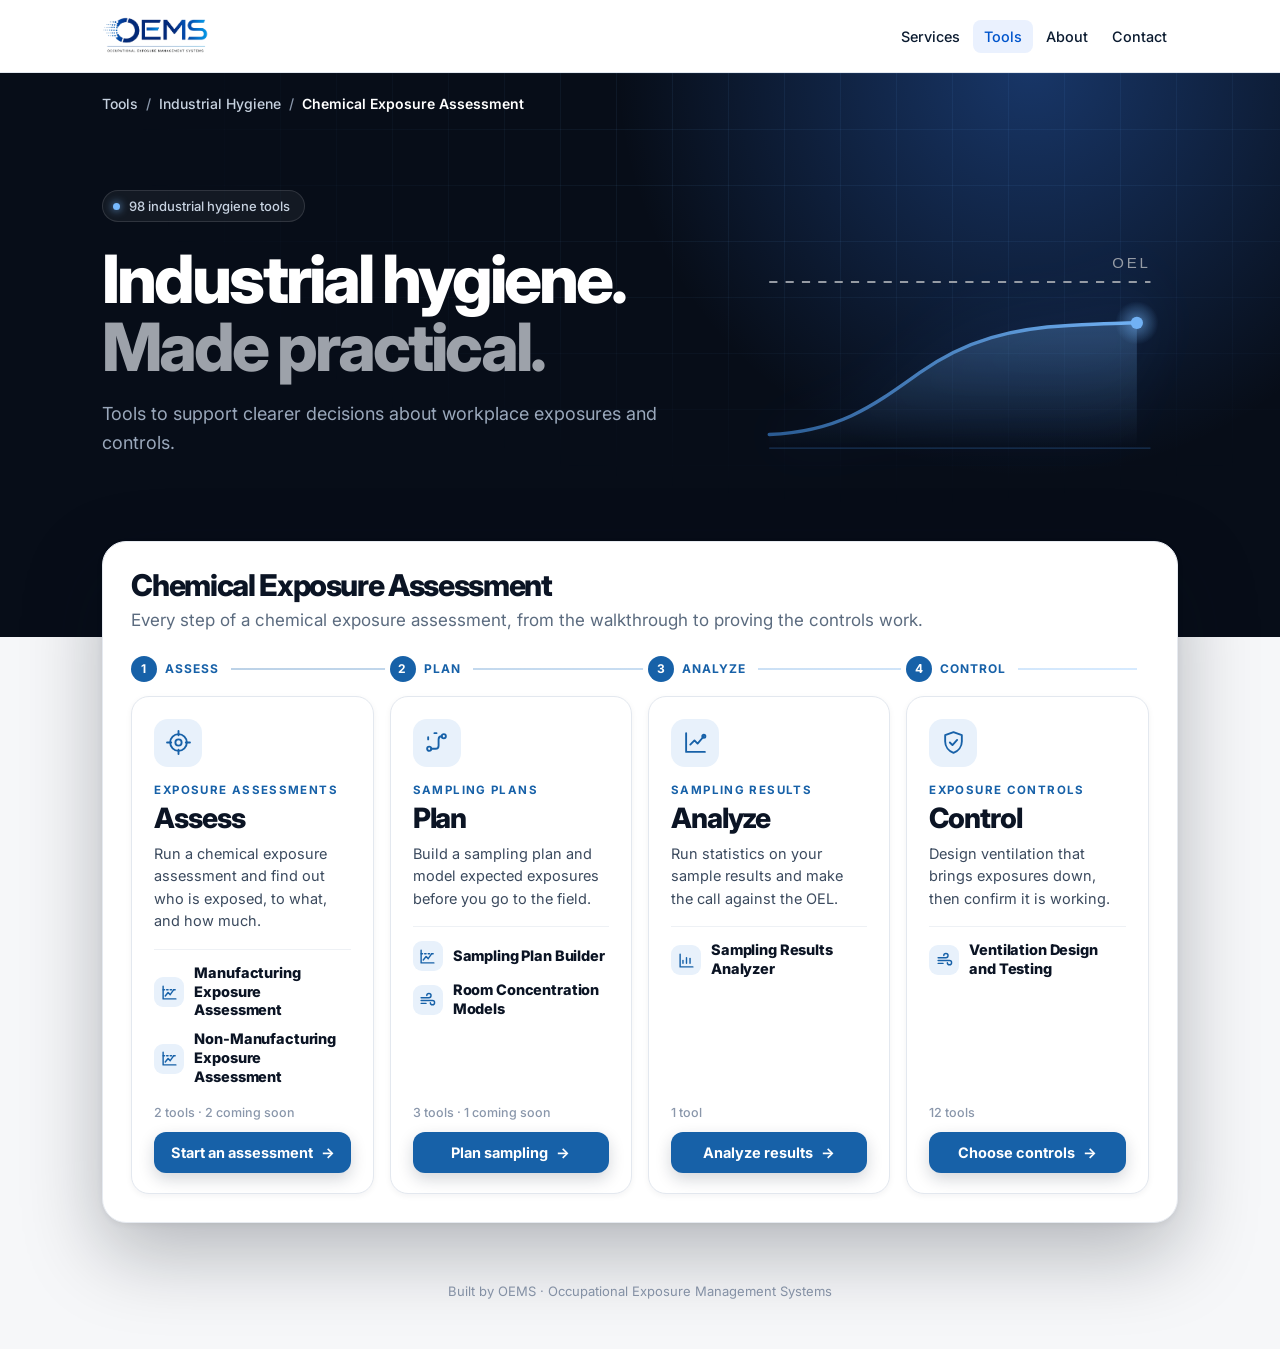
==== commit ea1476c4: "Menu: Services, Tools, About, Contact; Chemical Exposure Assessment heading opens the main site's pa" ====
--- a/chemical-exposure-assessment.html
+++ b/chemical-exposure-assessment.html
@@ -31,7 +31,7 @@
   <div class="wrap header-inner">
     <a class="sh-brand" href="https://oemswebsite.vercel.app/" aria-label="OEMS home"><img src="oems-logo.webp" alt="OEMS — Occupational Exposure Management Systems" width="1109" height="417"></a>
     <button class="nav-toggle" aria-expanded="false" aria-controls="site-nav"><span class="sr-only">Menu</span><span class="nb" aria-hidden="true"></span></button>
-    <nav id="site-nav" class="site-nav" aria-label="Main"><ul><li><a href="https://oemswebsite.vercel.app/services">Services</a></li><li><a href="index.html" aria-current="page">Tools</a></li><li><a href="https://oemswebsite.vercel.app/industrial-hygiene-tools">Industrial Hygiene Tools</a></li><li><a href="https://oemswebsite.vercel.app/environmental-tools">Environmental Tools</a></li><li><a href="https://oemswebsite.vercel.app/safety-tools">Safety Tools</a></li><li><a href="https://oemswebsite.vercel.app/about">About</a></li><li><a href="https://oemswebsite.vercel.app/our-founder">Our Founder</a></li><li><a href="https://oemswebsite.vercel.app/contact">Contact</a></li></ul></nav>
+    <nav id="site-nav" class="site-nav" aria-label="Main"><ul><li><a href="https://oemswebsite.vercel.app/services">Services</a></li><li><a href="index.html" aria-current="page">Tools</a></li><li><a href="https://oemswebsite.vercel.app/about">About</a></li><li><a href="https://oemswebsite.vercel.app/contact">Contact</a></li></ul></nav>
   </div>
 </header>
 <header class="fh" id="fh">
--- a/fields.css
+++ b/fields.css
@@ -363,3 +363,8 @@
    topics.js shrinks the type to fit the space instead. */
 .fh h1 { white-space: nowrap; }
 .hero-in > div:first-child { min-width: 0; }
+
+/* 24 Nov 2026 (Jonathan): the Chemical Exposure Assessment heading opens the main site's Chemical Exposure Assessments page. */
+.flow-link { color: inherit; text-decoration: none; }
+.flow-link i { font-style: normal; color: var(--label); font-size: .8em; margin-left: 4px; }
+.flow-link:hover { text-decoration: underline; text-underline-offset: 4px; }
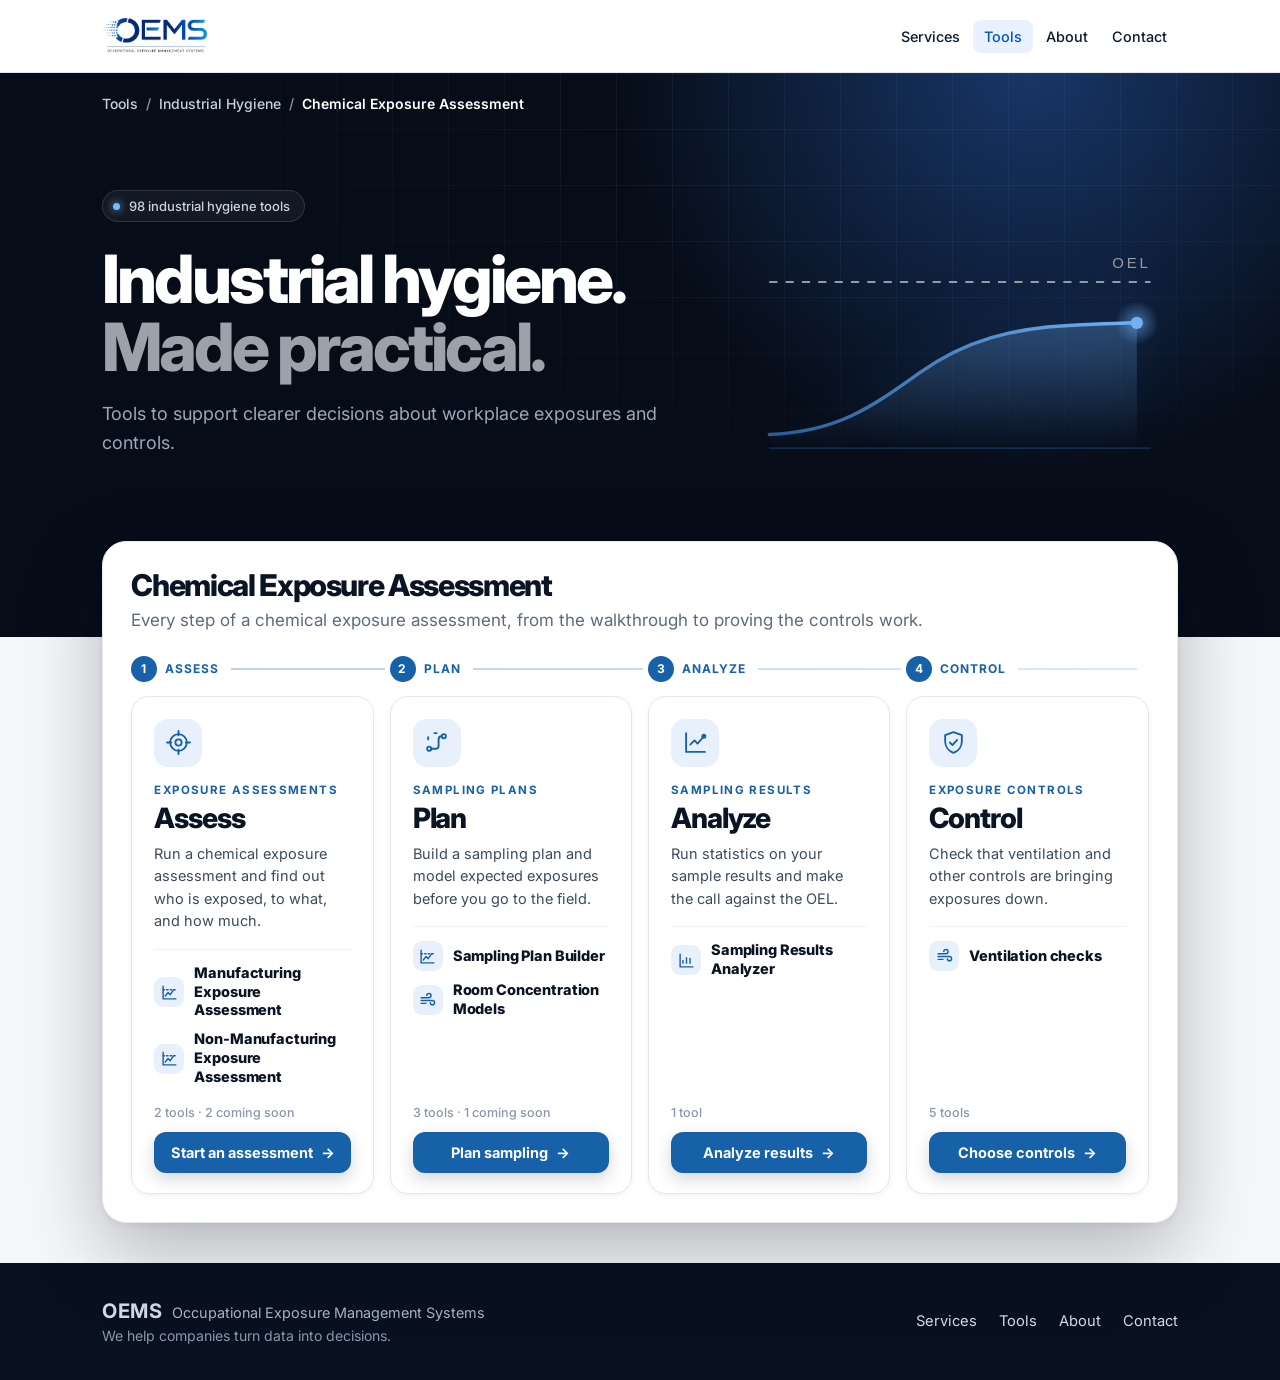
==== commit 84a9647f: "Field pages: IH process box with Tools under it, OH programs, Safety featured tools, Tools box on ev" ====
--- a/chemical-exposure-assessment.html
+++ b/chemical-exposure-assessment.html
@@ -92,7 +92,13 @@
 
   <p id="none">No tools match. <button id="clear">Clear search</button></p>
 </div>
-<footer>Built by OEMS · Occupational Exposure Management Systems</footer>
+<!-- 24 Nov 2026, Jonathan: the same footer as the main site -->
+<footer class="site-footer">
+  <div class="wrap footer-inner">
+    <div class="footer-id"><a class="footer-brand" href="https://oemswebsite.vercel.app/"><strong>OEMS</strong> <span>Occupational Exposure Management Systems</span></a><p class="footer-slogan">We help companies turn data into decisions.</p></div>
+    <nav aria-label="Footer"><ul><li><a href="https://oemswebsite.vercel.app/services">Services</a></li><li><a href="index.html">Tools</a></li><li><a href="https://oemswebsite.vercel.app/about">About</a></li><li><a href="https://oemswebsite.vercel.app/contact">Contact</a></li></ul></nav>
+  </div>
+</footer>
 <script src="tools.js"></script>
 <script src="groups.js"></script>
 <script src="topics.js"></script>
--- a/fields.css
+++ b/fields.css
@@ -368,3 +368,4 @@
 .flow-link { color: inherit; text-decoration: none; }
 .flow-link i { font-style: normal; color: var(--label); font-size: .8em; margin-left: 4px; }
 .flow-link:hover { text-decoration: underline; text-underline-offset: 4px; }
+  .refbar[hidden] { display: none; }
--- a/oems-header.css
+++ b/oems-header.css
@@ -21,3 +21,15 @@
   .site-nav a { padding: 12px; font-size: 16px; }
   .sh-brand img { height: 34px; }
 }
+
+/* Shared footer, the same as the main site (24 Nov 2026) */
+.site-footer { background: #07111f; color: #a9b4c4; padding: 36px 0; margin-top: 40px; font-family: Inter, system-ui, sans-serif; text-align: left; }
+.site-footer .footer-inner { display: flex; flex-wrap: wrap; align-items: center; justify-content: space-between; gap: 20px; }
+.footer-id { display: flex; flex-direction: column; gap: 4px; }
+.footer-brand { color: #fff; text-decoration: none; display: flex; flex-wrap: wrap; align-items: baseline; gap: 10px; }
+.footer-brand strong { font-size: 1.25rem; letter-spacing: .02em; }
+.footer-brand span { color: #a9b4c4; font-size: .9rem; }
+.footer-slogan { margin: 0; color: #8a97ab; font-size: .88rem; }
+.site-footer ul { list-style: none; display: flex; flex-wrap: wrap; gap: 6px 22px; margin: 0; padding: 0; }
+.site-footer a { color: #d2dce9; text-decoration: none; font-size: .92rem; }
+.site-footer ul a:hover { color: #fff; text-decoration: underline; }
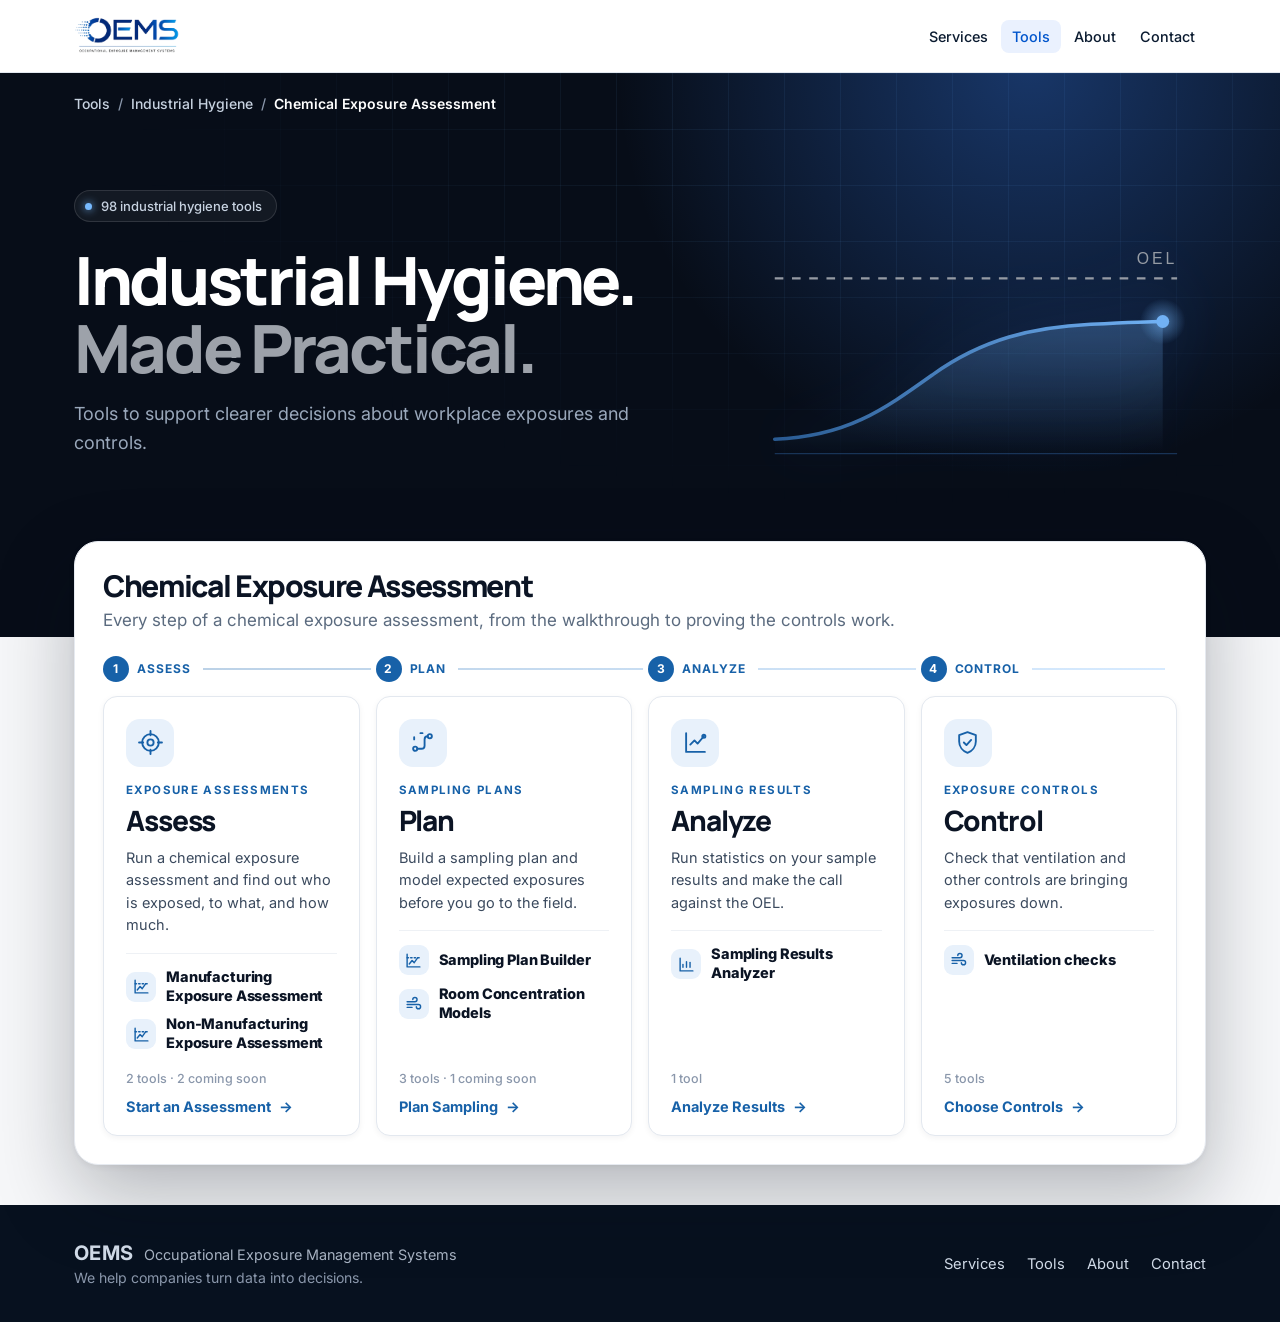
==== commit fc078ca2: "Site-wide rules: Title Case, Manrope headings, main-site width, white cards, pill buttons, one Comin" ====
--- a/chemical-exposure-assessment.html
+++ b/chemical-exposure-assessment.html
@@ -21,7 +21,7 @@
 <title>OEMS Tools</title>
 <link rel="preconnect" href="https://fonts.googleapis.com">
 <link rel="preconnect" href="https://fonts.gstatic.com" crossorigin>
-<link href="https://fonts.googleapis.com/css2?family=Inter:wght@400;500;600;700;800&display=swap" rel="stylesheet">
+<link href="https://fonts.googleapis.com/css2?family=Inter:wght@400;500;600;700;800&family=Manrope:wght@600;700;800&display=swap" rel="stylesheet">
 <link rel="stylesheet" href="fields.css">
 <link rel="stylesheet" href="oems-header.css">
 </head>
--- a/fields.css
+++ b/fields.css
@@ -369,3 +369,11 @@
 .flow-link i { font-style: normal; color: var(--label); font-size: .8em; margin-left: 4px; }
 .flow-link:hover { text-decoration: underline; text-underline-offset: 4px; }
   .refbar[hidden] { display: none; }
+
+/* 24 Nov 2026 (Jonathan): technical topic pages use the dark blue tool header */
+.fh.fh-blue { background: var(--hero-hero); }
+.fh.fh-blue::before { background-image: linear-gradient(#77baff12 1px, transparent 1px), linear-gradient(90deg, #77baff12 1px, transparent 1px); }
+.fh.fh-blue::after { background: radial-gradient(circle, var(--hero-glow) 0%, transparent 65%); }
+.fh.fh-blue .pill i { background: var(--hero-tag) !important; }
+.fh.fh-blue .bigic svg { stroke: var(--hero-tag); }
+.fh.fh-blue .bigic { box-shadow: 0 0 60px var(--hero-glow); }
--- a/oems-header.css
+++ b/oems-header.css
@@ -33,3 +33,41 @@
 .site-footer ul { list-style: none; display: flex; flex-wrap: wrap; gap: 6px 22px; margin: 0; padding: 0; }
 .site-footer a { color: #d2dce9; text-decoration: none; font-size: .92rem; }
 .site-footer ul a:hover { color: #fff; text-decoration: underline; }
+
+/* Site-wide rules (24 Nov 2026, Jonathan) */
+/* Same width and fonts as the main site: Manrope headings, Inter text. */
+.wrap { max-width: 1180px !important; padding: 0 24px !important; margin: 0 auto; box-sizing: border-box; width: 100%; }
+h1, h2, h3, .refbar strong, .gcard h2 { font-family: Manrope, Inter, system-ui, sans-serif !important; }
+/* White cards everywhere except the four field cards on the Tools page. */
+.fcard, .scard { background: #fff !important; color: #0b1424 !important; border: 1px solid #e3e8ef !important; box-shadow: 0 1px 2px rgba(11,27,48,.04) !important; }
+.fcard::after, .scard::after { display: none !important; }
+.fcard:hover, .scard:hover { box-shadow: 0 10px 24px rgba(11,27,48,.10) !important; }
+.fcard .ic { background: var(--iconbg) !important; }
+.fcard .ic svg { stroke: var(--label); }
+.fcard small { color: var(--label) !important; }
+.fcard h3 { color: #0b1424 !important; }
+.fcard p { color: #4b5a6e !important; }
+.fcard .go { color: var(--label) !important; }
+.refbar { background: #fff !important; color: #0b1424 !important; border: 1px solid #e3e8ef !important; box-shadow: 0 1px 2px rgba(11,27,48,.04) !important; }
+.refbar::before, .refbar::after { display: none !important; }
+.refbar:hover { box-shadow: 0 10px 24px rgba(11,27,48,.10) !important; }
+.refbar small { color: var(--label) !important; }
+.refbar strong { color: #0b1424 !important; }
+.refbar p { color: #4b5a6e !important; }
+.refbar .sic.dark { background: var(--iconbg) !important; border: 0 !important; }
+.refbar .sic.dark svg { stroke: var(--label); }
+.rb-chips span { color: #3b4a5e !important; background: #f1f4f8 !important; border-color: #e3e8ef !important; }
+.rb-chips svg { stroke: var(--label); }
+.rb-chips em { color: #7b8798 !important; }
+/* Buttons: one solid blue pill for the main action; arrow links inside cards. */
+.refbar > b { background: var(--label) !important; color: #fff !important; border-radius: 999px !important; }
+.fstep .btn { background: none !important; color: var(--label) !important; padding: 0 !important; justify-content: flex-start !important; box-shadow: none !important; }
+.nstart { border-radius: 999px !important; }
+/* Softly rounded cards. */
+.gcard, .tile, .tcard, .fcard, .scard, .fstep, .prog, .ncard, .bcard, .refbar, .stepnav a { border-radius: 14px !important; }
+/* One "Coming soon" pill. */
+.fcard.soon .go, .tile.soon > span:last-child, .soonpill, .bbtn.soon, .ncard.soon > b, .nstart.soon, .bcard .bbtn.soon {
+  display: inline-block !important; align-self: flex-start !important; font: 700 11px/1.2 Inter, system-ui, sans-serif !important; letter-spacing: .1em !important; text-transform: uppercase !important;
+  color: #7b8798 !important; background: #f0f2f5 !important; border: 0 !important; padding: 5px 10px !important; border-radius: 999px !important; box-shadow: none !important; }
+.nall { background: #fff !important; color: var(--label) !important; border: 1px solid #e3e8ef !important; box-shadow: none !important; border-radius: 14px !important; }
+.nall strong, .nall i { color: var(--label) !important; }
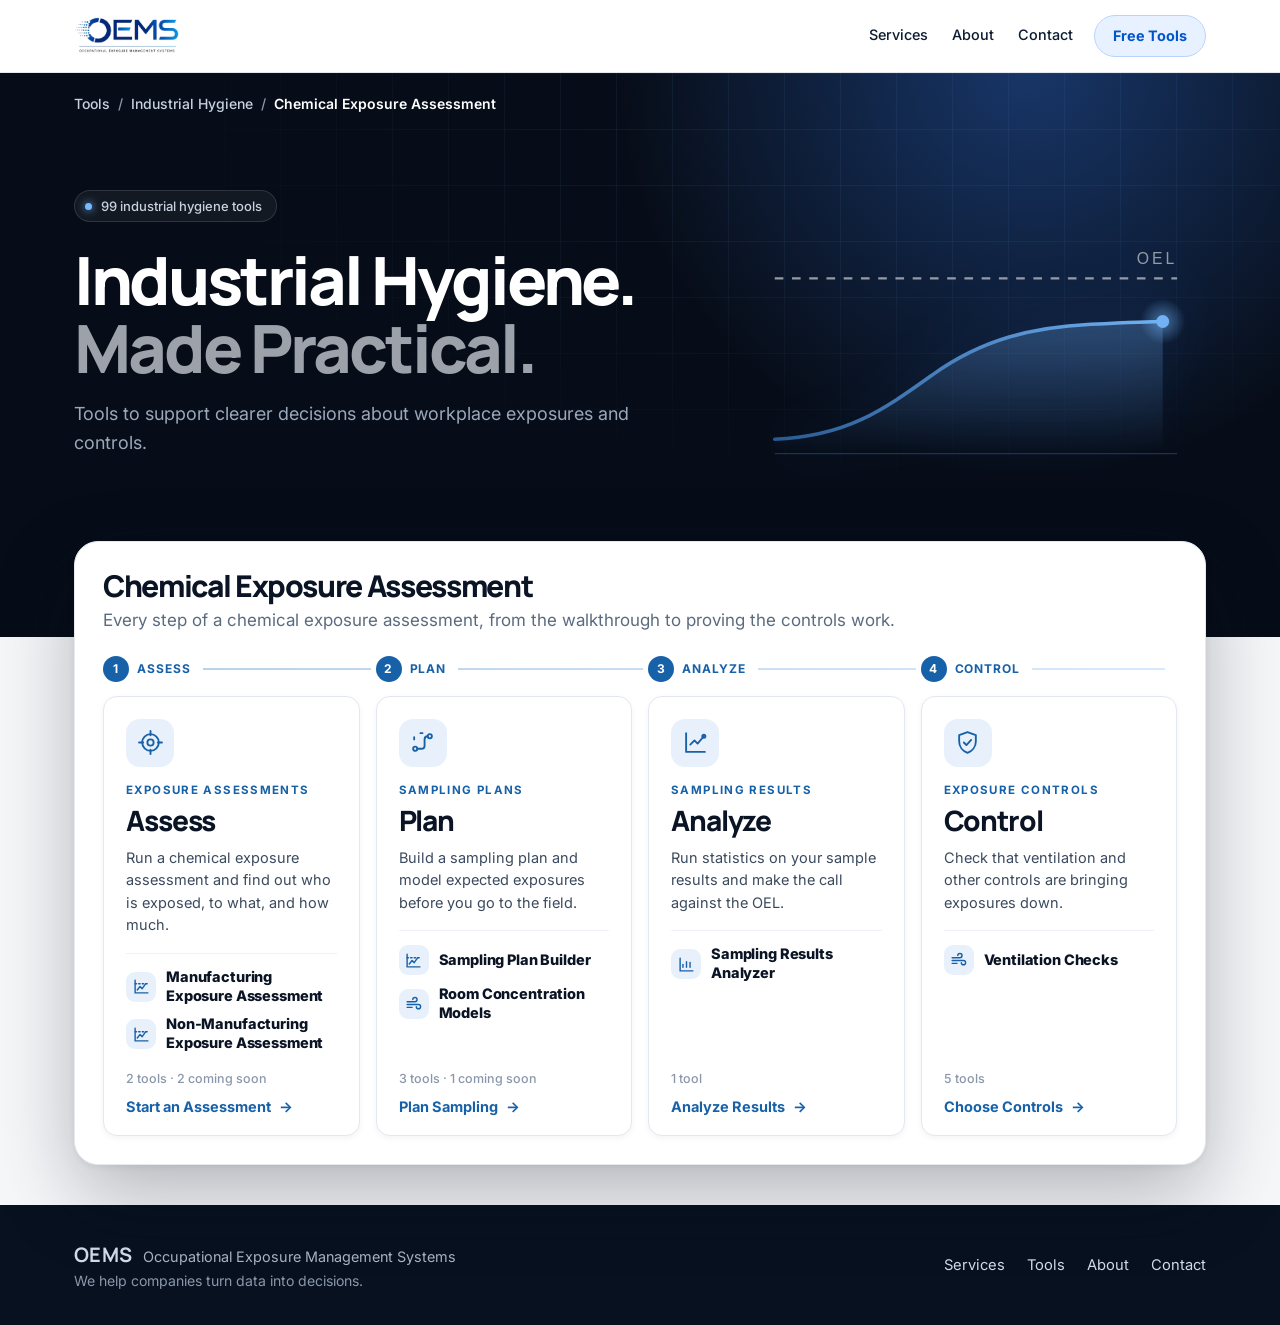
==== commit de284790: "Site check pass 1: header matches main site, Title Case fix for units, Inter/Manrope fonts, one Comi" ====
--- a/chemical-exposure-assessment.html
+++ b/chemical-exposure-assessment.html
@@ -31,7 +31,7 @@
   <div class="wrap header-inner">
     <a class="sh-brand" href="https://oemswebsite.vercel.app/" aria-label="OEMS home"><img src="oems-logo.webp" alt="OEMS — Occupational Exposure Management Systems" width="1109" height="417"></a>
     <button class="nav-toggle" aria-expanded="false" aria-controls="site-nav"><span class="sr-only">Menu</span><span class="nb" aria-hidden="true"></span></button>
-    <nav id="site-nav" class="site-nav" aria-label="Main"><ul><li><a href="https://oemswebsite.vercel.app/services">Services</a></li><li><a href="index.html" aria-current="page">Tools</a></li><li><a href="https://oemswebsite.vercel.app/about">About</a></li><li><a href="https://oemswebsite.vercel.app/contact">Contact</a></li></ul></nav>
+    <nav id="site-nav" class="site-nav" aria-label="Main"><ul><li><a href="https://oemswebsite.vercel.app/services">Services</a></li><li><a href="https://oemswebsite.vercel.app/about">About</a></li><li><a href="https://oemswebsite.vercel.app/contact">Contact</a></li><li class="nav-pill-li"><a class="nav-pill" href="index.html">Free Tools</a></li></ul></nav><!-- Free Tools pill: exception to two-button rule, approved by Jonathan 25 Nov 2026 -->
   </div>
 </header>
 <header class="fh" id="fh">
@@ -173,7 +173,7 @@
           const inner = '<span class="fic">' + icon(t.category, th.label) + '</span><strong>' + esc(t.name) + '</strong><small>' + esc(line) + '</small>';
           return t.url ? '<a class="ncard" href="' + esc(t.url) + '">' + inner + '<b>Open →</b></a>' : '<div class="ncard soon">' + inner + '<b>Coming soon</b></div>';
         }).join('') +
-        '<a class="nall" href="topic.html?g=' + g.slug + '&p=' + NOISE_FLOW.all + '"><strong>See all ' + nAll + ' noise tools</strong><i>→</i></a>';
+        '<a class="nall" href="topic.html?g=' + g.slug + '&p=' + NOISE_FLOW.all + '"><strong>See All ' + nAll + ' Noise Tools</strong><i>→</i></a>';
     }
     const progs = (typeof PROGRAMS !== 'undefined' && PROGRAMS[key]) || [];
     if (false) {
--- a/fields.css
+++ b/fields.css
@@ -377,3 +377,34 @@
 .fh.fh-blue .pill i { background: var(--hero-tag) !important; }
 .fh.fh-blue .bigic svg { stroke: var(--hero-tag); }
 .fh.fh-blue .bigic { box-shadow: 0 0 60px var(--hero-glow); }
+
+/* Occupational Health programs panel, styled like the Industrial Hygiene process panel (24 Nov 2026) */
+.featured.oh-flow { padding: 28px; background: #fff; border-radius: 24px; border: 1px solid #e6eaf0; box-shadow: 0 30px 80px rgba(7,13,24,.28), 0 2px 6px rgba(7,13,24,.06); }
+.featured.oh-flow .fgrid { grid-template-columns: 1fr 1fr; }
+@media (max-width: 600px) { .featured.oh-flow { padding: 20px 16px; } .featured.oh-flow .fgrid { grid-template-columns: 1fr; } }
+
+/* Occupational Health topic pages show a picture instead of the small icon box (24 Nov 2026) */
+.bigic.bigart { width: 360px; height: auto; background: none; border: 0; box-shadow: none; border-radius: 0; }
+.bigic.bigart svg { width: 100%; height: auto; }
+
+/* Featured tool card on Occupational Health topic pages (24 Nov 2026) */
+.ftc { display: grid; grid-template-columns: 300px 1fr; margin: 40px 0 10px; border-radius: 20px; overflow: hidden; background: #fff; border: 1px solid #e3e8ef; box-shadow: 0 20px 50px rgba(11,27,48,.10); }
+.ftc-art { background: radial-gradient(400px 300px at 50% 40%, rgba(179,157,255,.25), transparent 70%), #120d22; display: grid; place-items: center; padding: 20px; }
+.ftc-art svg { width: 100%; height: auto; }
+.ftc-body { padding: 32px 36px; }
+.ftc-body small { display: block; font-size: 12px; font-weight: 700; letter-spacing: .14em; text-transform: uppercase; color: var(--label); }
+.ftc-body h2 { font-size: 30px; letter-spacing: -.03em; margin: 6px 0 8px; color: #0b1424; }
+.ftc-body p { color: #4b5a6e; margin: 0 0 18px; line-height: 1.55; }
+.ftc-steps { display: flex; flex-wrap: wrap; align-items: center; gap: 8px; margin: 0 0 18px; }
+.ftc-step { display: inline-flex; align-items: center; gap: 8px; font-weight: 700; font-size: 14px; color: #0b1424; background: var(--iconbg); border-radius: 999px; padding: 6px 14px 6px 6px; }
+.ftc-step b { width: 24px; height: 24px; border-radius: 50%; background: var(--label); color: #fff; display: grid; place-items: center; font-size: 12px; }
+.ftc-line { width: 18px; height: 2px; background: #d6cff0; }
+.ftc-io { display: grid; grid-template-columns: 1fr 1fr; gap: 14px; margin: 0 0 22px; }
+.ftc-io div { background: #f6f7fb; border: 1px solid #eceaf5; border-radius: 12px; padding: 12px 14px; }
+.ftc-io dt { font-size: 11px; font-weight: 700; letter-spacing: .12em; text-transform: uppercase; color: var(--label); margin-bottom: 4px; }
+.ftc-io dd { margin: 0; color: #0b1424; font-size: 14px; line-height: 1.45; }
+.ftc-btn { display: inline-flex; align-items: center; gap: 8px; background: var(--label); color: #fff; font-weight: 700; padding: 13px 22px; border-radius: 999px; text-decoration: none; }
+.ftc-btn.soon { background: #f0f2f5; color: #7b8798; font-size: 12px; letter-spacing: .1em; text-transform: uppercase; padding: 8px 14px; }
+@media (max-width: 800px) { .ftc { grid-template-columns: 1fr; } .ftc-art { max-height: 200px; } .ftc-io { grid-template-columns: 1fr; } .ftc-body { padding: 22px 20px; } }
+.ftc-art { overflow: hidden; } @media (min-width: 801px) { .ftc-art svg { transform: scale(1.6); } } @media (max-width: 800px) { .ftc-art svg { max-height: 180px; } }
+.featured.oh-flow .fgrid.one { grid-template-columns: 1fr; }
--- a/oems-header.css
+++ b/oems-header.css
@@ -3,9 +3,12 @@
 .site-header .header-inner { display: flex; align-items: center; justify-content: space-between; gap: 24px; min-height: 72px; position: relative; }
 .sh-brand img { height: 40px; width: auto; display: block; }
 .site-nav ul { list-style: none; display: flex; flex-wrap: wrap; gap: 2px; margin: 0; padding: 0; }
-.site-nav a { display: block; padding: 8px 11px; border-radius: 8px; color: #0b1b30; text-decoration: none; font-size: 14.4px; font-weight: 500; white-space: nowrap; }
+.site-nav a { display: block; padding: 8px 11px; border-radius: 8px; color: #0b1b30; text-decoration: none; font-size: 14.4px; font-weight: 500; white-space: nowrap; line-height: 1.6; }
 .site-nav a:hover { background: #f3f4f7; color: #0055cc; }
 .site-nav a[aria-current="page"] { color: #0055cc; background: #eaf1fe; }
+/* "Free Tools" pill, copied from the main site (styles.css). Exception to two-button rule, approved by Jonathan 25 Nov 2026. */
+.site-nav a.nav-pill { background: #e8f1ff; color: #0055cc; border: 1px solid #b9d3ff; border-radius: 999px; padding: 8px 18px; font-weight: 700; margin-left: 8px; }
+.site-nav a.nav-pill:hover { background: #d8e7ff; color: #0055cc; }
 .nav-toggle { display: none; background: none; border: 1px solid #e3e8ef; border-radius: 10px; width: 44px; height: 44px; cursor: pointer; position: relative; }
 .nav-toggle .nb, .nav-toggle .nb::before, .nav-toggle .nb::after { position: absolute; left: 12px; width: 18px; height: 2px; background: #0b1b30; content: ''; transition: transform .2s; }
 .nav-toggle .nb { top: 21px; } .nav-toggle .nb::before { left: 0; top: -6px; } .nav-toggle .nb::after { left: 0; top: 6px; }
@@ -21,13 +24,14 @@
   .site-nav a { padding: 12px; font-size: 16px; }
   .sh-brand img { height: 34px; }
 }
+@media (max-width: 860px) { .site-nav a.nav-pill { display: inline-block; margin: 8px 0 0; } }
 
 /* Shared footer, the same as the main site (24 Nov 2026) */
 .site-footer { background: #07111f; color: #a9b4c4; padding: 36px 0; margin-top: 40px; font-family: Inter, system-ui, sans-serif; text-align: left; }
 .site-footer .footer-inner { display: flex; flex-wrap: wrap; align-items: center; justify-content: space-between; gap: 20px; }
 .footer-id { display: flex; flex-direction: column; gap: 4px; }
 .footer-brand { color: #fff; text-decoration: none; display: flex; flex-wrap: wrap; align-items: baseline; gap: 10px; }
-.footer-brand strong { font-size: 1.25rem; letter-spacing: .02em; }
+.footer-brand strong { font-family: Manrope, Inter, system-ui, sans-serif; font-size: 1.25rem; letter-spacing: .02em; }
 .footer-brand span { color: #a9b4c4; font-size: .9rem; }
 .footer-slogan { margin: 0; color: #8a97ab; font-size: .88rem; }
 .site-footer ul { list-style: none; display: flex; flex-wrap: wrap; gap: 6px 22px; margin: 0; padding: 0; }
@@ -60,14 +64,18 @@
 .rb-chips svg { stroke: var(--label); }
 .rb-chips em { color: #7b8798 !important; }
 /* Buttons: one solid blue pill for the main action; arrow links inside cards. */
-.refbar > b { background: var(--label) !important; color: #fff !important; border-radius: 999px !important; }
+/* 25 Nov 2026 (Jonathan): the main action is the main site's solid blue pill button (#1761a8), whatever the field color. */
+.refbar > b, .nstart:not(.soon), .ftc-btn:not(.soon) { display: inline-flex !important; align-items: center !important; gap: 6px !important; background: #1761a8 !important; color: #fff !important; border: 0 !important; border-radius: 999px !important; padding: 12px 20px !important; font: 600 .95rem/1.2 Inter, system-ui, sans-serif !important; box-shadow: none !important; filter: none !important; }
+.refbar:hover > b, .nstart:not(.soon):hover, .ftc-btn:not(.soon):hover { background: #124f8a !important; }
 .fstep .btn { background: none !important; color: var(--label) !important; padding: 0 !important; justify-content: flex-start !important; box-shadow: none !important; }
-.nstart { border-radius: 999px !important; }
+/* 25 Nov 2026 (Jonathan): every other button is a blue text link with an arrow. */
+.bbtn:not(.soon) { display: inline-flex !important; justify-content: flex-start !important; align-self: flex-start; justify-self: start; background: none !important; color: #1761a8 !important; padding: 0 !important; border-radius: 0 !important; box-shadow: none !important; filter: none !important; }
+.bbtn:not(.soon):hover { text-decoration: underline; }
 /* Softly rounded cards. */
 .gcard, .tile, .tcard, .fcard, .scard, .fstep, .prog, .ncard, .bcard, .refbar, .stepnav a { border-radius: 14px !important; }
-/* One "Coming soon" pill. */
-.fcard.soon .go, .tile.soon > span:last-child, .soonpill, .bbtn.soon, .ncard.soon > b, .nstart.soon, .bcard .bbtn.soon {
-  display: inline-block !important; align-self: flex-start !important; font: 700 11px/1.2 Inter, system-ui, sans-serif !important; letter-spacing: .1em !important; text-transform: uppercase !important;
-  color: #7b8798 !important; background: #f0f2f5 !important; border: 0 !important; padding: 5px 10px !important; border-radius: 999px !important; box-shadow: none !important; }
+/* One "Coming soon" pill: the main site's .soon (styles.css), copied exactly (25 Nov 2026, Jonathan). */
+.fcard.soon .go, .tile.soon > span:last-child, .soonpill, .bbtn.soon, .ncard.soon > b, .nstart.soon, .bcard .bbtn.soon, .ftc-btn.soon, .hres .hr-tag.soon {
+  display: inline-block !important; align-self: flex-start !important; justify-self: start !important; flex: 0 0 auto !important; font: 700 .78rem/1.6 Inter, system-ui, sans-serif !important; letter-spacing: .04em !important; text-transform: uppercase !important;
+  color: #64748b !important; background: #eef2f7 !important; border: 0 !important; padding: 5px 12px !important; border-radius: 999px !important; box-shadow: none !important; }
 .nall { background: #fff !important; color: var(--label) !important; border: 1px solid #e3e8ef !important; box-shadow: none !important; border-radius: 14px !important; }
 .nall strong, .nall i { color: var(--label) !important; }
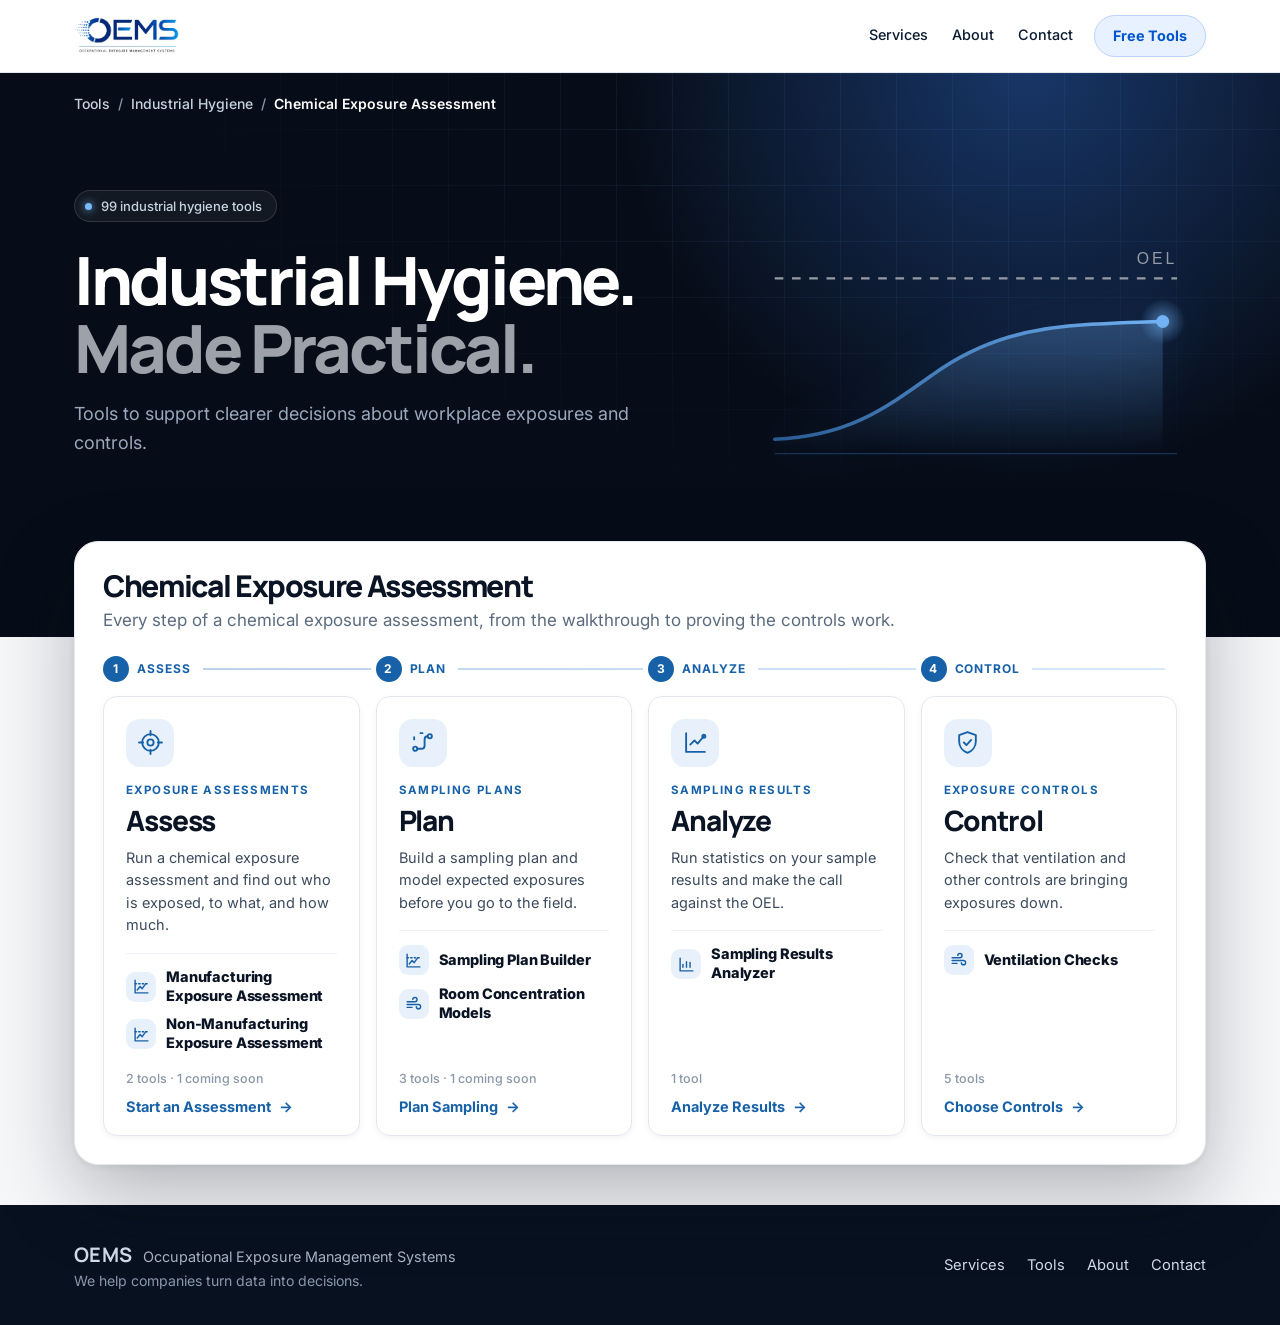
==== commit d24a0444: "Site check pass 2: blue links, green label dot, Title Case, Manrope h4, chemical assessments live, C" ====
--- a/chemical-exposure-assessment.html
+++ b/chemical-exposure-assessment.html
@@ -90,7 +90,7 @@
     <div class="tgrid" id="tgrid"></div>
   </section>
 
-  <p id="none">No tools match. <button id="clear">Clear search</button></p>
+  <p id="none">No tools match. <button id="clear">Clear Search →</button></p>
 </div>
 <!-- 24 Nov 2026, Jonathan: the same footer as the main site -->
 <footer class="site-footer">
--- a/fields.css
+++ b/fields.css
@@ -348,14 +348,16 @@
   .feat-i { display: flex; gap: 10px; align-items: flex-start; }
   .feat-i strong { display: block; font-size: 14.5px; font-weight: 800; letter-spacing: -.01em; line-height: 1.3; color: #0b1424; }
   .feat-i strong em { font-style: normal; font-size: 10.5px; font-weight: 700; letter-spacing: .04em; text-transform: uppercase; color: #8a97ab; background: #eef1f5; border-radius: 999px; padding: 2px 7px; margin-left: 4px; vertical-align: 2px; white-space: nowrap; }
+  /* 25 Nov 2026: Coming Soon pill on step features, same values as .soon in style.css */
+  .feat-i .soon { flex: 0 0 auto; align-self: center; font-size: .78rem; font-weight: 700; letter-spacing: .04em; text-transform: uppercase; color: #64748b; background: #eef2f7; border-radius: 999px; padding: 5px 12px; white-space: nowrap; margin-left: auto; }
   .feat-i small { display: block; font-size: 13px; color: #5b6b7f; line-height: 1.4; margin-top: 2px; }
   /* Back link to the guided assessment */
-  .guided { display: flex; justify-content: space-between; align-items: center; gap: 16px; flex-wrap: wrap; margin-top: 40px; padding: 16px 22px; border-radius: 14px; background: #fff; border: 1.5px solid var(--iconbg); text-decoration: none; color: #3b4a5e; font-size: 15px; transition: border-color .15s, box-shadow .15s; }
+  .guided { display: flex; justify-content: space-between; align-items: center; gap: 16px; flex-wrap: wrap; margin-top: 46px; padding: 16px 22px; border-radius: 14px; background: #fff; border: 1.5px solid var(--iconbg); text-decoration: none; color: #3b4a5e; font-size: 15px; transition: border-color .15s, box-shadow .15s; }
   .guided b { color: var(--label); white-space: nowrap; }
   .guided i { font-style: normal; display: inline-block; transition: transform .15s; }
   .guided:hover { border-color: var(--label); box-shadow: 0 10px 24px rgba(16,29,48,.08); }
   .guided:hover i { transform: translateX(3px); }
-  .guided + .bigsec { padding-top: 34px; }
+  .guided:not([hidden]) + .bigsec { padding-top: 34px; } /* 25 Nov 2026: only when the guided link shows (a hidden link still matched) */
   .feat-i { align-items: center; }
   .feats { gap: 10px; }
 
@@ -374,7 +376,7 @@
 .fh.fh-blue { background: var(--hero-hero); }
 .fh.fh-blue::before { background-image: linear-gradient(#77baff12 1px, transparent 1px), linear-gradient(90deg, #77baff12 1px, transparent 1px); }
 .fh.fh-blue::after { background: radial-gradient(circle, var(--hero-glow) 0%, transparent 65%); }
-.fh.fh-blue .pill i { background: var(--hero-tag) !important; }
+.fh.fh-blue .pill i { background: #3ecf8e !important; box-shadow: none; } /* 25 Nov 2026 (Jonathan, R9): green dot on dark blue tool headers, same as the main site */
 .fh.fh-blue .bigic svg { stroke: var(--hero-tag); }
 .fh.fh-blue .bigic { box-shadow: 0 0 60px var(--hero-glow); }
 
@@ -388,7 +390,7 @@
 .bigic.bigart svg { width: 100%; height: auto; }
 
 /* Featured tool card on Occupational Health topic pages (24 Nov 2026) */
-.ftc { display: grid; grid-template-columns: 300px 1fr; margin: 40px 0 10px; border-radius: 20px; overflow: hidden; background: #fff; border: 1px solid #e3e8ef; box-shadow: 0 20px 50px rgba(11,27,48,.10); }
+.ftc { display: grid; grid-template-columns: 300px 1fr; margin: 46px 0 10px; border-radius: 20px; overflow: hidden; background: #fff; border: 1px solid #e3e8ef; box-shadow: 0 20px 50px rgba(11,27,48,.10); }
 .ftc-art { background: radial-gradient(400px 300px at 50% 40%, rgba(179,157,255,.25), transparent 70%), #120d22; display: grid; place-items: center; padding: 20px; }
 .ftc-art svg { width: 100%; height: auto; }
 .ftc-body { padding: 32px 36px; }
--- a/oems-header.css
+++ b/oems-header.css
@@ -41,7 +41,7 @@
 /* Site-wide rules (24 Nov 2026, Jonathan) */
 /* Same width and fonts as the main site: Manrope headings, Inter text. */
 .wrap { max-width: 1180px !important; padding: 0 24px !important; margin: 0 auto; box-sizing: border-box; width: 100%; }
-h1, h2, h3, .refbar strong, .gcard h2 { font-family: Manrope, Inter, system-ui, sans-serif !important; }
+h1, h2, h3, h4, .refbar strong, .gcard h2 { font-family: Manrope, Inter, system-ui, sans-serif !important; }
 /* White cards everywhere except the four field cards on the Tools page. */
 .fcard, .scard { background: #fff !important; color: #0b1424 !important; border: 1px solid #e3e8ef !important; box-shadow: 0 1px 2px rgba(11,27,48,.04) !important; }
 .fcard::after, .scard::after { display: none !important; }
@@ -51,7 +51,7 @@
 .fcard small { color: var(--label) !important; }
 .fcard h3 { color: #0b1424 !important; }
 .fcard p { color: #4b5a6e !important; }
-.fcard .go { color: var(--label) !important; }
+.fcard .go { color: #1761a8 !important; } /* 25 Nov 2026 (Jonathan, R4): site blue */
 .refbar { background: #fff !important; color: #0b1424 !important; border: 1px solid #e3e8ef !important; box-shadow: 0 1px 2px rgba(11,27,48,.04) !important; }
 .refbar::before, .refbar::after { display: none !important; }
 .refbar:hover { box-shadow: 0 10px 24px rgba(11,27,48,.10) !important; }
@@ -79,3 +79,8 @@
   color: #64748b !important; background: #eef2f7 !important; border: 0 !important; padding: 5px 12px !important; border-radius: 999px !important; box-shadow: none !important; }
 .nall { background: #fff !important; color: var(--label) !important; border: 1px solid #e3e8ef !important; box-shadow: none !important; border-radius: 14px !important; }
 .nall strong, .nall i { color: var(--label) !important; }
+/* 25 Nov 2026 (Jonathan, R4): every text link is the site blue (#1761a8) with an arrow, whatever the field color.
+   Coming Soon pills and Featured badges are not links and keep their own colors. */
+.tile > span:last-child, .irow > span:last-child, details.indiv summary .chev, .tcard .foot b, .pfoot b, .ncard b, .balso, .guided b, .stepnav small { color: #1761a8; }
+#none button { color: #1761a8 !important; text-decoration: none !important; font-weight: 600; }
+#none button:hover { text-decoration: underline !important; }
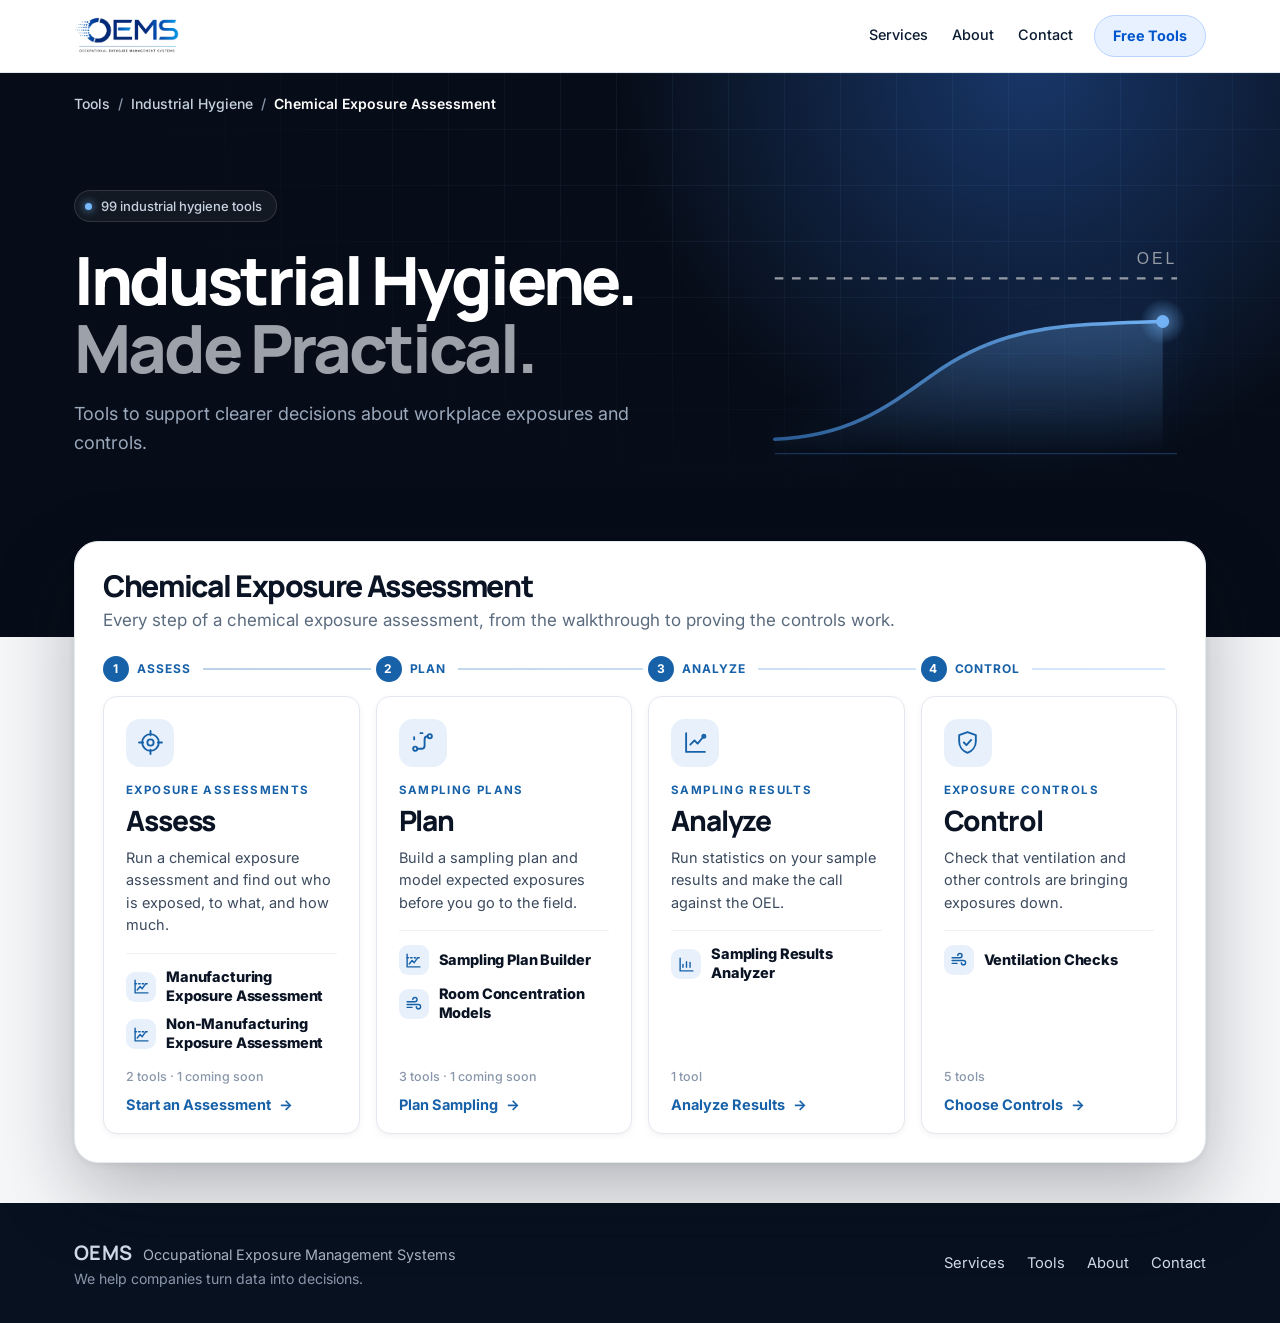
==== commit 95780263: "Search box has a label for screen readers Co-Authored-By: Claude Opus 5.5 <noreply@anthropic.com> Cl" ====
--- a/chemical-exposure-assessment.html
+++ b/chemical-exposure-assessment.html
@@ -79,7 +79,7 @@
   <section class="lsearch" hidden>
     <div class="sbox light">
       <svg viewBox="0 0 24 24" fill="none" stroke="currentColor" stroke-width="2" stroke-linecap="round"><circle cx="11" cy="11" r="7"/><path d="M20 20l-3.5-3.5"/></svg>
-      <input id="search" type="search" autocomplete="off">
+      <input id="search" type="search" autocomplete="off" aria-label="Search tools">
     </div>
     <div id="count"></div>
   </section>
--- a/fields.css
+++ b/fields.css
@@ -185,7 +185,7 @@
   .flow-rail::before { content: ""; position: absolute; left: 12px; right: 12px; top: 12px; height: 2px; background: linear-gradient(90deg, var(--label), var(--tag)); opacity: .3; }
   .flow-rail span { position: relative; justify-self: start; background: #fff; padding-right: 12px; display: inline-flex; align-items: center; gap: 8px; font-size: 12px; font-weight: 700; letter-spacing: .08em; text-transform: uppercase; color: var(--label); }
   .flow-rail b { display: inline-flex; align-items: center; justify-content: center; width: 26px; height: 26px; border-radius: 50%; background: var(--label); color: #fff; font-size: 12px; box-shadow: 0 0 0 5px #fff; }
-  .flow-steps { display: grid; grid-template-columns: repeat(4, 1fr); gap: 16px; }
+  .flow-steps { display: grid; grid-template-columns: repeat(4, minmax(0, 1fr)); gap: 16px; }
   .fstep { position: relative; display: flex; flex-direction: column; text-decoration: none; color: #0b1424; background: #fff; border: 1.5px solid #e3e8ef; border-radius: 18px; padding: 22px 22px 20px; box-shadow: 0 2px 6px rgba(16,29,48,.05); cursor: pointer; transition: transform .18s, box-shadow .18s, border-color .18s; }
   .fstep:hover { transform: translateY(-4px); border-color: var(--label); box-shadow: 0 18px 40px rgba(16,29,48,.14), 0 0 0 4px var(--iconbg); }
   .fstep:active { transform: translateY(-1px); }
@@ -349,7 +349,20 @@
   .feat-i strong { display: block; font-size: 14.5px; font-weight: 800; letter-spacing: -.01em; line-height: 1.3; color: #0b1424; }
   .feat-i strong em { font-style: normal; font-size: 10.5px; font-weight: 700; letter-spacing: .04em; text-transform: uppercase; color: #8a97ab; background: #eef1f5; border-radius: 999px; padding: 2px 7px; margin-left: 4px; vertical-align: 2px; white-space: nowrap; }
   /* 25 Nov 2026: Coming Soon pill on step features, same values as .soon in style.css */
-  .feat-i .soon { flex: 0 0 auto; align-self: center; font-size: .78rem; font-weight: 700; letter-spacing: .04em; text-transform: uppercase; color: #64748b; background: #eef2f7; border-radius: 999px; padding: 5px 12px; white-space: nowrap; margin-left: auto; }
+  /* 25 Nov 2026 (Jonathan): Industrial Hygiene landing page, five cards (3 + 2). */
+  .flow-steps.ih5 { grid-template-columns: repeat(3, minmax(0, 1fr)); }
+  .fstep.ih-nolink, .fstep.ih-soon { cursor: default; }
+  .fstep.ih-soon:hover { transform: none; border-color: #e3e8ef; box-shadow: 0 2px 6px rgba(16,29,48,.05); }
+  .fstep .feats { margin-bottom: 16px; }
+  .ih-sub { color: inherit; text-decoration: none; }
+  .ih-sub:hover strong { color: #1761a8; text-decoration: underline; }
+  .ih-go { margin-top: auto; align-self: flex-start; display: inline-flex; align-items: center; gap: 6px; color: #1761a8; font-weight: 700; font-size: 15px; text-decoration: none; }
+  .ih-go i { font-style: normal; transition: transform .15s; }
+  .ih-go:hover i { transform: translateX(4px); }
+  .ih-soonpill { margin-top: auto; align-self: flex-start; display: inline-block; font-size: .78rem; font-weight: 700; letter-spacing: .04em; text-transform: uppercase; color: #64748b; background: #eef2f7; border-radius: 999px; padding: 5px 12px; white-space: nowrap; }
+  @media (max-width: 1100px) { .flow-steps.ih5 { grid-template-columns: 1fr 1fr; } }
+  @media (max-width: 600px) { .flow-steps.ih5 { grid-template-columns: 1fr; } }
+  .feat-i .soon { display: inline-block; font-size: .78rem; font-weight: 700; letter-spacing: .04em; text-transform: uppercase; color: #64748b; background: #eef2f7; border-radius: 999px; padding: 5px 12px; white-space: nowrap; margin-top: 6px; }
   .feat-i small { display: block; font-size: 13px; color: #5b6b7f; line-height: 1.4; margin-top: 2px; }
   /* Back link to the guided assessment */
   .guided { display: flex; justify-content: space-between; align-items: center; gap: 16px; flex-wrap: wrap; margin-top: 46px; padding: 16px 22px; border-radius: 14px; background: #fff; border: 1.5px solid var(--iconbg); text-decoration: none; color: #3b4a5e; font-size: 15px; transition: border-color .15s, box-shadow .15s; }
@@ -410,3 +423,131 @@
 @media (max-width: 800px) { .ftc { grid-template-columns: 1fr; } .ftc-art { max-height: 200px; } .ftc-io { grid-template-columns: 1fr; } .ftc-body { padding: 22px 20px; } }
 .ftc-art { overflow: hidden; } @media (min-width: 801px) { .ftc-art svg { transform: scale(1.6); } } @media (max-width: 800px) { .ftc-art svg { max-height: 180px; } }
 .featured.oh-flow .fgrid.one { grid-template-columns: 1fr; }
+  /* 25 Nov 2026 (Jonathan): search in the blue header; IH four cards two by two; slim Reference Library bar at the bottom,
+     in the page's header color (blue on Industrial Hygiene). */
+  .hsearch { margin-top: 28px; }
+  .flow-steps.ih5.ih4 { grid-template-columns: repeat(2, minmax(0, 1fr)); }
+  .lsearch:has(#count:empty) { display: none; }
+  .refslim { position: relative; overflow: hidden; display: flex; align-items: center; gap: 18px; margin: 28px 0 56px; padding: 20px 26px; border-radius: 18px; text-decoration: none; color: #fff; background: linear-gradient(120deg, var(--fstart) 0%, var(--bg) 55%, #0a1526 100%); border: 1px solid rgba(255,255,255,.06); box-shadow: 0 14px 34px rgba(16,29,48,.2); transition: transform .15s, box-shadow .15s; }
+  .refslim:hover { transform: translateY(-2px); box-shadow: 0 20px 44px rgba(16,29,48,.28); }
+  .refslim[hidden] { display: none; }
+  .refslim > div { flex: 1; min-width: 0; }
+  .refslim small { display: block; font-size: 11.5px; font-weight: 700; letter-spacing: .12em; text-transform: uppercase; color: var(--tag); }
+  .refslim strong { display: block; font-size: 20px; font-weight: 800; letter-spacing: -.02em; margin: 2px 0; }
+  .refslim p { margin: 0; font-size: 14px; color: #aab7c8; }
+  .refslim b { flex: 0 0 auto; color: #fff; font-size: 15px; font-weight: 700; white-space: nowrap; }
+  .refslim b i { font-style: normal; display: inline-block; transition: transform .15s; }
+  .refslim:hover b i { transform: translateX(4px); }
+  @media (max-width: 700px) { .refslim { flex-wrap: wrap; } .refslim b { flex-basis: 100%; padding-left: 66px; } .flow-steps.ih5.ih4 { grid-template-columns: 1fr; } }
+
+  /* 25 Nov 2026 (Jonathan): pictures on the field landing cards, same dark panels as the main site Services cards. */
+  .ih-art { display: grid; place-items: center; background: radial-gradient(420px 260px at 50% 45%, rgba(56,132,255,.22), transparent 70%), #0b1626; border-radius: 14px; padding: 14px; aspect-ratio: 16 / 9; margin-bottom: 18px; }
+  .ih-art.oh-art { background: radial-gradient(420px 260px at 50% 45%, rgba(179,157,255,.2), transparent 70%), #1c1433; }
+  .ih-art svg { width: 100%; height: 100%; max-height: 220px; }
+  /* 25 Nov 2026 (Jonathan): Industrial Hygiene shows three cards in a row */
+  .flow-steps.ih5.ih3 { grid-template-columns: repeat(3, minmax(0, 1fr)); }
+  @media (max-width: 1000px) { .flow-steps.ih5.ih3 { grid-template-columns: 1fr; } }
+  .ih-art { overflow: hidden; grid-template-rows: minmax(0, 1fr); }
+  .ih-art svg { min-height: 0; }
+
+  .drwide { margin-top: 16px; display: grid; grid-template-columns: 300px 1fr; gap: 28px; align-items: center; }
+  .drwide .ih-art { margin: 0; }
+  @media (max-width: 700px) { .drwide { grid-template-columns: 1fr; } }
+
+  .flow-steps.hzlist { display: flex; flex-direction: column; gap: 12px; }
+  .hz { display: grid; grid-template-columns: 170px 1fr auto; gap: 24px; align-items: center; background: #fff; border: 1.5px solid #e3e8ef; border-radius: 16px; padding: 14px 22px 14px 14px; }
+  .hz-art { background: radial-gradient(240px 160px at 50% 45%, rgba(56,132,255,.22), transparent 70%), #0b1626; border-radius: 12px; aspect-ratio: 16/10; display: grid; place-items: center; padding: 6px; }
+  .hz-art svg { width: 100%; height: 100%; }
+  .hz-main h3 { font-size: 22px; font-weight: 800; letter-spacing: -.03em; margin: 0 0 2px; }
+  .hz-main p { margin: 0 0 10px; font-size: 14px; color: #3b4a5e; }
+  .hz-chips { display: flex; flex-wrap: wrap; gap: 6px; }
+  .hz-chips span { font-size: 12.5px; font-weight: 600; color: #1761a8; background: #eaf1fe; border-radius: 999px; padding: 4px 10px; }
+  /* 25 Nov 2026 (Jonathan, approved mockup): Chemical is the biggest hazard area, so its card is bigger and lists what's in it. */
+  .hz.hz-big { grid-template-columns: 340px 1fr; align-items: start; gap: 12px 30px; padding: 24px 28px 24px 24px; border-color: #c9dcf3; box-shadow: 0 8px 24px rgba(23,97,168,.08); }
+  .hz-big .hz-art { grid-row: span 2; }
+  .hz-big .hz-main h3 { font-size: 32px; margin-bottom: 6px; }
+  .hz-big .hz-main p { font-size: 17px; margin-bottom: 14px; }
+  .hz-big .hz-chips span { font-size: 14px; padding: 5px 12px; }
+  .hz-big .hz-go { grid-column: 2; justify-self: start; font-size: 17px; }
+  .hz-incl { list-style: none; margin: 0 0 16px; padding: 0; display: grid; grid-template-columns: repeat(2, minmax(0, 1fr)); gap: 10px 24px; }
+  .hz-groups { display: grid; grid-template-columns: 1fr 1fr; gap: 18px 28px; margin-bottom: 18px; }
+  .hz-groups > div { background: #f6f9fd; border: 1px solid #e3ecf7; border-radius: 12px; padding: 14px 16px; }
+  .hz-groups small { display: block; font-size: 12px; font-weight: 800; letter-spacing: .1em; text-transform: uppercase; color: #1761a8; margin-bottom: 10px; }
+  .hz-groups .hz-incl { grid-template-columns: 1fr; margin: 0; gap: 8px; }
+  @media (max-width: 1000px) { .hz-groups { grid-template-columns: 1fr; } }
+  .hz-incl li { position: relative; padding-left: 26px; font-size: 16px; font-weight: 600; color: #13243d; }
+  .hz-incl li::before { content: ""; position: absolute; left: 0; top: 3px; width: 17px; height: 17px; border-radius: 50%; background: #eaf1fe url("data:image/svg+xml,%3Csvg xmlns='http://www.w3.org/2000/svg' viewBox='0 0 24 24' fill='none' stroke='%231761a8' stroke-width='3.5' stroke-linecap='round' stroke-linejoin='round'%3E%3Cpath d='M6 12.5l4 4 8-9'/%3E%3C/svg%3E") center/10px no-repeat; }
+  @media (max-width: 1000px) { .hz.hz-big { grid-template-columns: 1fr; } .hz-big .hz-art { grid-row: auto; } .hz-big .hz-go { grid-column: 1; } .hz-incl { grid-template-columns: 1fr 1fr; } }
+  @media (max-width: 700px) { .hz.hz-big { padding: 12px; } .hz-big .hz-main h3 { font-size: 26px; } .hz-incl { grid-template-columns: 1fr; } }
+  .hz-go { color: #1761a8; font-weight: 700; text-decoration: none; white-space: nowrap; }
+  .hz .soon { justify-self: end; }
+  @media (max-width: 700px) { .hz { grid-template-columns: 1fr; } }
+  .hz .soon { font-size: .78rem; font-weight: 700; letter-spacing: .04em; text-transform: uppercase; color: #64748b; background: #eef2f7; border-radius: 999px; padding: 5px 12px; white-space: nowrap; }
+  .drwide { grid-template-columns: 170px 1fr; gap: 24px; padding: 14px 22px 14px 14px !important; border-radius: 16px; }
+  .drwide h3 { font-size: 22px !important; margin: 0 0 2px !important; }
+  .drwide .kick { display: none; }
+  .drwide p { font-size: 14px !important; margin: 0 0 8px !important; }
+
+  .flow-steps.hzlist, .drgroup { background: #f6f8fb; border: 1.5px solid #e3e8ef; border-radius: 20px; padding: 22px; }
+  .drgroup { margin-top: 20px; }
+  .drgroup .drwide { margin-top: 0; }
+  .grp-head { margin: 0 0 6px 4px; }
+  .grp-head h3 { font-size: 26px; font-weight: 800; letter-spacing: -.03em; margin: 2px 0 4px; }
+  .grp-head p { margin: 0 0 8px; font-size: 14.5px; color: #3b4a5e; }
+  @media (max-width: 700px) { .flow-steps.hzlist, .drgroup { padding: 14px; } .hz { padding: 12px; gap: 12px; } .hz > * { min-width: 0; } .drwide { grid-template-columns: 1fr !important; } }
+  /* 25 Nov 2026 (Jonathan): green dot on the Industrial Hygiene page label, matching the homepage */
+  .fh.fh-ih .pill i { background: #3ecf8e; box-shadow: 0 0 8px #3ecf8e; }
+  .cagroup { margin-top: 22px; display: flex; flex-direction: column; gap: 12px; }
+  .cagroup .grp-head { margin-bottom: 4px; }
+  .ca-tl { list-style: none; margin: 0; padding: 0; display: flex; flex-wrap: wrap; gap: 8px; }
+  .ca-tl li { font-size: 14px; font-weight: 600; color: #13243d; background: #eaf1fe; border-radius: 999px; padding: 5px 12px; display: flex; align-items: center; gap: 8px; }
+  .ca-tl a { color: #1761a8; text-decoration: none; }
+  .ca-tl .soon { font-size: 10.5px; padding: 2px 8px; }
+  /* 25 Nov 2026 (Jonathan, approved mockup): Industrial Hygiene page as three cards: Hazards tiles, General Tools, Design Reviews. */
+  body.ihopen .flow-panel { background: none; border: 0; box-shadow: none; padding: 0; }
+  body.ihopen .flow-head { display: none; }
+  body.ihopen .flow-steps.hzlist, body.ihopen .drgroup { background: #fff; border: 1px solid #e3e8ef; box-shadow: 0 10px 30px rgba(16,29,48,.06); padding: 28px; }
+  body.ihopen .drgroup .hz, body.ihopen .drgroup .fstep { background: #f6f8fb; }
+  .hztiles { display: grid; grid-template-columns: repeat(3, minmax(0, 1fr)); gap: 16px; margin-top: 10px; }
+  .hzt { display: flex; flex-direction: column; text-decoration: none; color: inherit; background: #f6f8fb; border: 1.5px solid #e3e8ef; border-radius: 16px; padding: 12px; transition: transform .15s, box-shadow .15s, border-color .15s; }
+  a.hzt:hover { transform: translateY(-2px); border-color: #bcd3ee; box-shadow: 0 12px 28px rgba(23,97,168,.12); }
+  .hzt .hz-art { aspect-ratio: 16/9; }
+  .hzt-body { padding: 14px 6px 6px; display: flex; flex-direction: column; flex: 1; }
+  .hzt h3 { font-size: 22px; font-weight: 800; letter-spacing: -.03em; margin: 0 0 4px; color: #0f1b2d; }
+  .hzt p { margin: 0 0 14px; font-size: 14.5px; color: #3b4a5e; flex: 1; }
+  .hzt b { color: #1761a8; font-size: 15px; }
+  .hzt b i { font-style: normal; display: inline-block; transition: transform .15s; }
+  a.hzt:hover b i { transform: translateX(4px); }
+  .hzt .soon { align-self: flex-start; font-size: .78rem; font-weight: 700; letter-spacing: .04em; text-transform: uppercase; color: #64748b; background: #e8edf3; border-radius: 999px; padding: 5px 12px; }
+  .soon-t { opacity: .85; }
+  @media (max-width: 900px) { .hztiles { grid-template-columns: 1fr 1fr; } }
+  @media (max-width: 560px) { .hztiles { grid-template-columns: 1fr; } body.ihopen .flow-steps.hzlist, body.ihopen .drgroup { padding: 16px; } }
+  body.ihopen .flow-steps.hzlist { box-shadow: 0 30px 80px rgba(7,13,24,.28), 0 2px 6px rgba(7,13,24,.06); border-radius: 24px; }
+  /* 25 Nov 2026 (Jonathan): small all-tools row inside General Tools. */
+  body.noref .refslim { display: none !important; }
+  .allrow { display: flex; align-items: center; gap: 14px; text-decoration: none; color: inherit; background: #eef4fc; border: 1.5px solid #d6e4f5; border-radius: 14px; padding: 12px 18px; transition: border-color .15s, box-shadow .15s; }
+  .allrow:hover { border-color: #9fc2ea; box-shadow: 0 8px 20px rgba(23,97,168,.1); }
+  .allrow .sic { flex: 0 0 38px; height: 38px; border-radius: 10px; background: #fff; display: grid; place-items: center; }
+  .allrow .sic svg { width: 20px; height: 20px; }
+  .allrow > span:nth-child(2) { flex: 1; min-width: 0; }
+  .allrow strong { display: block; font-size: 16px; font-weight: 800; color: #0f1b2d; }
+  .allrow em { display: block; font-style: normal; font-size: 13.5px; color: #3b4a5e; }
+  .allrow b { color: #1761a8; font-size: 15px; white-space: nowrap; }
+  .allrow b i { font-style: normal; display: inline-block; transition: transform .15s; }
+  .allrow:hover b i { transform: translateX(4px); }
+  @media (max-width: 560px) { .allrow { flex-wrap: wrap; } .allrow b { flex-basis: 100%; padding-left: 52px; } }
+  .oh-flow .grp-head { margin-bottom: 18px; } /* 25 Nov 2026: space under the OH Programs heading */
+  .oh-flow .grp-head p { margin-bottom: 18px; }
+  /* 25 Nov 2026 (Jonathan): pictures on featured tool cards; plain black section headings. */
+  .bcard .bpic { margin: -10px -10px 18px; border-radius: 14px; aspect-ratio: 16/10; background: radial-gradient(240px 160px at 50% 45%, rgba(56,132,255,.22), transparent 70%), #0b1626; display: grid; place-items: center; padding: 8px; }
+  .bcard .bpic svg { width: 100%; height: 100%; }
+  .fthead { margin: 46px 0 -26px; }
+  .fthead h2, .allhead h2 { font-size: 32px; font-weight: 800; letter-spacing: -.035em; color: #0f1b2d; margin: 0; }
+  #bigeye:empty { display: none; }
+  @media (max-width: 800px) { .ftc-line { display: none; } } /* 25 Nov 2026: no stray connector when the step chips wrap */
+  /* 25 Nov 2026: pictures on the Environmental and Safety featured cards */
+  .fcard .fpic { margin: -6px -6px 16px; border-radius: 14px; aspect-ratio: 16/9; max-height: 260px; display: grid; place-items: center; padding: 8px; }
+  .fcard .fpic svg { width: 100%; height: 100%; }
+  .fgrid.one .fcard { display: grid; grid-template-columns: minmax(0, 420px) 1fr; column-gap: 32px; align-items: center; }
+  .fgrid.one .fcard .fpic { grid-row: 1 / span 5; margin: 0; }
+  @media (max-width: 760px) { .fgrid.one .fcard { grid-template-columns: 1fr; } .fgrid.one .fcard .fpic { grid-row: auto; margin: 0 0 16px; } }
--- a/oems-header.css
+++ b/oems-header.css
@@ -4,8 +4,8 @@
 .sh-brand img { height: 40px; width: auto; display: block; }
 .site-nav ul { list-style: none; display: flex; flex-wrap: wrap; gap: 2px; margin: 0; padding: 0; }
 .site-nav a { display: block; padding: 8px 11px; border-radius: 8px; color: #0b1b30; text-decoration: none; font-size: 14.4px; font-weight: 500; white-space: nowrap; line-height: 1.6; }
-.site-nav a:hover { background: #f3f4f7; color: #0055cc; }
-.site-nav a[aria-current="page"] { color: #0055cc; background: #eaf1fe; }
+.site-nav a:hover { background: #f3f4f7; color: #1761a8; }
+.site-nav a[aria-current="page"] { color: #1761a8; background: #eaf1fe; }
 /* "Free Tools" pill, copied from the main site (styles.css). Exception to two-button rule, approved by Jonathan 25 Nov 2026. */
 .site-nav a.nav-pill { background: #e8f1ff; color: #0055cc; border: 1px solid #b9d3ff; border-radius: 999px; padding: 8px 18px; font-weight: 700; margin-left: 8px; }
 .site-nav a.nav-pill:hover { background: #d8e7ff; color: #0055cc; }
@@ -41,6 +41,7 @@
 /* Site-wide rules (24 Nov 2026, Jonathan) */
 /* Same width and fonts as the main site: Manrope headings, Inter text. */
 .wrap { max-width: 1180px !important; padding: 0 24px !important; margin: 0 auto; box-sizing: border-box; width: 100%; }
+@media (max-width: 600px) { .wrap { padding: 0 16px !important; } } /* 25 Nov 2026: same 16px phone margin as the main site */
 h1, h2, h3, h4, .refbar strong, .gcard h2 { font-family: Manrope, Inter, system-ui, sans-serif !important; }
 /* White cards everywhere except the four field cards on the Tools page. */
 .fcard, .scard { background: #fff !important; color: #0b1424 !important; border: 1px solid #e3e8ef !important; box-shadow: 0 1px 2px rgba(11,27,48,.04) !important; }
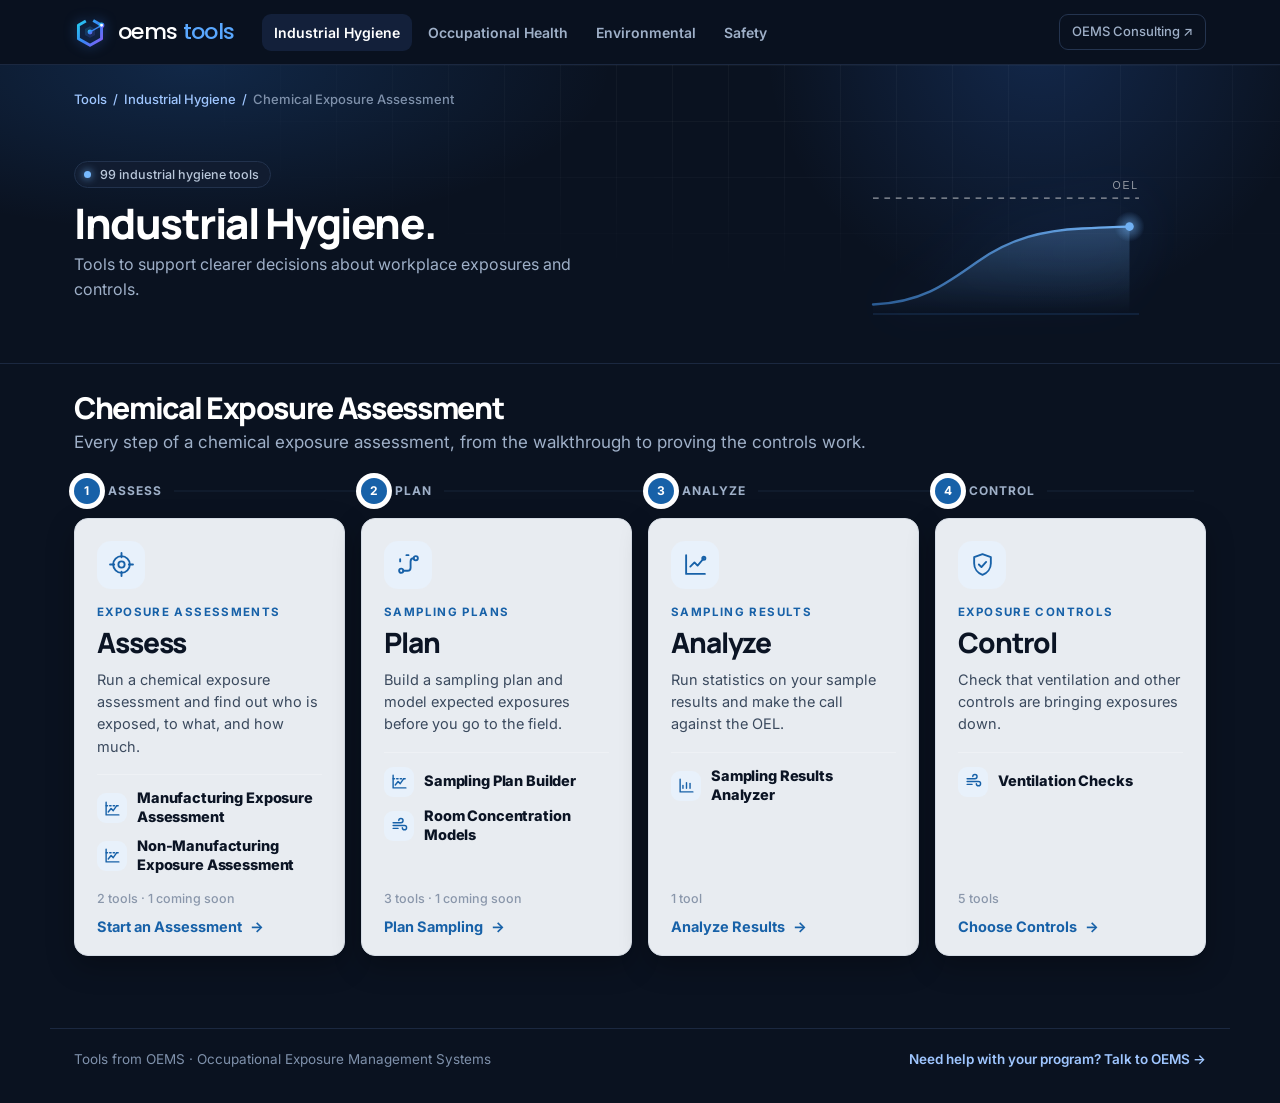
==== commit 6bb1cae6: "OEMS Tools app look: dark app bar with hexagon logo and field nav, new landing page (search, field t" ====
--- a/chemical-exposure-assessment.html
+++ b/chemical-exposure-assessment.html
@@ -3,9 +3,9 @@
 <head>
 <meta charset="utf-8">
 <meta name="viewport" content="width=device-width, initial-scale=1">
-<link rel="icon" href="favicon.svg" type="image/svg+xml">
-<link rel="icon" href="favicon-32.png" sizes="32x32" type="image/png">
-<link rel="apple-touch-icon" href="apple-touch-icon.png">
+<link rel="icon" href="tools-icon.svg" type="image/svg+xml">
+<link rel="icon" href="tools-icon-32.png" sizes="32x32" type="image/png">
+<link rel="apple-touch-icon" href="tools-apple-touch-icon.png">
 <meta name="description" content="Practical calculators for industrial hygiene, environmental compliance and workplace safety, built by OEMS.">
 <meta name="theme-color" content="#070d18">
 <meta property="og:type" content="website">
@@ -21,17 +21,18 @@
 <title>OEMS Tools</title>
 <link rel="preconnect" href="https://fonts.googleapis.com">
 <link rel="preconnect" href="https://fonts.gstatic.com" crossorigin>
-<link href="https://fonts.googleapis.com/css2?family=Inter:wght@400;500;600;700;800&family=Manrope:wght@600;700;800&display=swap" rel="stylesheet">
+<link href="https://fonts.googleapis.com/css2?family=Inter:wght@400;500;600;700;800&family=Poppins:wght@500&family=Manrope:wght@600;700;800&display=swap" rel="stylesheet">
 <link rel="stylesheet" href="fields.css">
 <link rel="stylesheet" href="oems-header.css">
+<link rel="stylesheet" href="app-theme.css">
 </head>
 <body>
-<!-- 24 Nov 2026, Jonathan: the main site's white OEMS header, so Tools feels like part of the site -->
+<!-- 26 Nov 2026, Jonathan: OEMS Tools app bar (its own look, separate from the consulting site) -->
 <header class="site-header">
-  <div class="wrap header-inner">
-    <a class="sh-brand" href="https://oemswebsite.vercel.app/" aria-label="OEMS home"><img src="oems-logo.webp" alt="OEMS — Occupational Exposure Management Systems" width="1109" height="417"></a>
+  <div class="ab-inner">
+    <a class="ab-brand" href="index.html" aria-label="OEMS Tools home"><svg viewBox="-60 -60 120 120" aria-hidden="true"><defs><linearGradient id="abg" x1="0" y1="0" x2="1" y2="1"><stop offset="0" stop-color="#22d3ee"/><stop offset=".55" stop-color="#3b82f6"/><stop offset="1" stop-color="#8b5cf6"/></linearGradient></defs><path d="M0,-50L43.3,-25V25L0,50L-43.3,25V-25Z" fill="none" stroke="url(#abg)" stroke-width="11" stroke-linejoin="round" stroke-dasharray="268 32" stroke-dashoffset="-14"/><path d="M0,-22L19,-11V11L0,22L-19,11V-11Z" fill="url(#abg)" opacity=".18"/><circle r="9" fill="url(#abg)"/><path d="M0,0L43.3,-25" stroke="url(#abg)" stroke-width="5" stroke-linecap="round"/><circle cx="43.3" cy="-25" r="8" fill="#fff" stroke="url(#abg)" stroke-width="5"/></svg><b>oems <span>tools</span></b></a>
     <button class="nav-toggle" aria-expanded="false" aria-controls="site-nav"><span class="sr-only">Menu</span><span class="nb" aria-hidden="true"></span></button>
-    <nav id="site-nav" class="site-nav" aria-label="Main"><ul><li><a href="https://oemswebsite.vercel.app/services">Services</a></li><li><a href="https://oemswebsite.vercel.app/about">About</a></li><li><a href="https://oemswebsite.vercel.app/contact">Contact</a></li><li class="nav-pill-li"><a class="nav-pill" href="index.html">Free Tools</a></li></ul></nav><!-- Free Tools pill: exception to two-button rule, approved by Jonathan 25 Nov 2026 -->
+    <nav id="site-nav" class="site-nav" aria-label="Fields"><ul><li><a href="library.html?g=ih" data-g="ih">Industrial Hygiene</a></li><li><a href="library.html?g=oh" data-g="oh">Occupational Health</a></li><li><a href="library.html?g=environmental" data-g="environmental">Environmental</a></li><li><a href="library.html?g=safety" data-g="safety">Safety</a></li><li class="ab-out-li"><a class="ab-out" href="https://oemswebsite.vercel.app/">OEMS Consulting ↗</a></li></ul></nav>
   </div>
 </header>
 <header class="fh" id="fh">
@@ -92,12 +93,9 @@
 
   <p id="none">No tools match. <button id="clear">Clear Search →</button></p>
 </div>
-<!-- 24 Nov 2026, Jonathan: the same footer as the main site -->
-<footer class="site-footer">
-  <div class="wrap footer-inner">
-    <div class="footer-id"><a class="footer-brand" href="https://oemswebsite.vercel.app/"><strong>OEMS</strong> <span>Occupational Exposure Management Systems</span></a><p class="footer-slogan">We help companies turn data into decisions.</p></div>
-    <nav aria-label="Footer"><ul><li><a href="https://oemswebsite.vercel.app/services">Services</a></li><li><a href="index.html">Tools</a></li><li><a href="https://oemswebsite.vercel.app/about">About</a></li><li><a href="https://oemswebsite.vercel.app/contact">Contact</a></li></ul></nav>
-  </div>
+<!-- 26 Nov 2026, Jonathan: OEMS Tools footer, one link back to OEMS -->
+<footer class="site-footer app-foot">
+  <div class="wrap af-inner"><span>Tools from OEMS · Occupational Exposure Management Systems</span><a href="https://oemswebsite.vercel.app/contact">Need help with your program? Talk to OEMS →</a></div>
 </footer>
 <script src="tools.js"></script>
 <script src="groups.js"></script>
--- a/fields.css
+++ b/fields.css
@@ -551,3 +551,24 @@
   .fgrid.one .fcard { display: grid; grid-template-columns: minmax(0, 420px) 1fr; column-gap: 32px; align-items: center; }
   .fgrid.one .fcard .fpic { grid-row: 1 / span 5; margin: 0; }
   @media (max-width: 760px) { .fgrid.one .fcard { grid-template-columns: 1fr; } .fgrid.one .fcard .fpic { grid-row: auto; margin: 0 0 16px; } }
+
+  /* 25 Nov 2026: Templates rows on a topic page */
+  .tmplsec { margin: 34px 0 10px; display: grid; gap: 12px; }
+  .tmplsec .allhead { margin-bottom: 2px; }
+
+  /* 25 Nov 2026 (Jonathan): Safety's other tools, one full-width row each, under the featured tools */
+  .moresec { margin: 34px 0 8px; }
+  .moresec h2 { font-size: 30px; font-weight: 800; letter-spacing: -.035em; margin: 0 0 16px; color: #0f1b2d; }
+  .mgrid { display: grid; grid-template-columns: 1fr; gap: 12px; }
+  .mrow { display: flex; align-items: center; gap: 14px; background: #fff; border: 1.5px solid #e3e8ef; border-radius: 14px; padding: 14px 18px; text-decoration: none; color: inherit; transition: border-color .15s, box-shadow .15s; }
+  a.mrow:hover { border-color: #c9d6e6; box-shadow: 0 8px 20px rgba(16,29,48,.08); }
+  .mic { flex: 0 0 44px; height: 44px; border-radius: 11px; background: var(--hero, #2a1012); display: grid; place-items: center; }
+  .mic svg { width: 24px; height: 24px; }
+  .mtx { flex: 1; min-width: 0; }
+  .mtx small { display: block; font-size: 11px; font-weight: 700; letter-spacing: .12em; text-transform: uppercase; color: #c0443b; }
+  .mtx strong { display: block; font-size: 16px; font-weight: 800; color: #0f1b2d; }
+  .mtx em { display: block; font-style: normal; font-size: 13.5px; color: #3b4a5e; }
+  .mrow > b { color: #1761a8; font-size: 15px; white-space: nowrap; }
+  .mrow .soonpill { flex: 0 0 auto; align-self: center; font-weight: 700; text-transform: uppercase; letter-spacing: .04em; }
+  .mgrid .mrow .soonpill { align-self: center !important; }
+  @media (max-width: 560px) { .mrow { flex-wrap: wrap; row-gap: 8px; } .mrow .mtx { flex: 1 1 calc(100% - 60px); } .mrow > b, .mgrid .mrow .soonpill { margin-left: 58px; } }
--- a/oems-header.css
+++ b/oems-header.css
@@ -1,31 +1,42 @@
-/* White OEMS header, the same as the main site (24 Nov 2026, Jonathan). Used on every page. */
-.site-header { position: sticky; top: 0; z-index: 50; background: rgba(255,255,255,.96); backdrop-filter: saturate(1.4) blur(10px); border-bottom: 1px solid #e3e8ef; font-family: Inter, system-ui, sans-serif; }
-.site-header .header-inner { display: flex; align-items: center; justify-content: space-between; gap: 24px; min-height: 72px; position: relative; }
-.sh-brand img { height: 40px; width: auto; display: block; }
-.site-nav ul { list-style: none; display: flex; flex-wrap: wrap; gap: 2px; margin: 0; padding: 0; }
-.site-nav a { display: block; padding: 8px 11px; border-radius: 8px; color: #0b1b30; text-decoration: none; font-size: 14.4px; font-weight: 500; white-space: nowrap; line-height: 1.6; }
-.site-nav a:hover { background: #f3f4f7; color: #1761a8; }
-.site-nav a[aria-current="page"] { color: #1761a8; background: #eaf1fe; }
-/* "Free Tools" pill, copied from the main site (styles.css). Exception to two-button rule, approved by Jonathan 25 Nov 2026. */
-.site-nav a.nav-pill { background: #e8f1ff; color: #0055cc; border: 1px solid #b9d3ff; border-radius: 999px; padding: 8px 18px; font-weight: 700; margin-left: 8px; }
-.site-nav a.nav-pill:hover { background: #d8e7ff; color: #0055cc; }
-.nav-toggle { display: none; background: none; border: 1px solid #e3e8ef; border-radius: 10px; width: 44px; height: 44px; cursor: pointer; position: relative; }
-.nav-toggle .nb, .nav-toggle .nb::before, .nav-toggle .nb::after { position: absolute; left: 12px; width: 18px; height: 2px; background: #0b1b30; content: ''; transition: transform .2s; }
+/* OEMS Tools app bar (26 Nov 2026, Jonathan): dark bar, hexagon logo and "oems tools", the four fields, and a link back to OEMS Consulting.
+   Replaces the white consulting header so Tools looks like its own app. */
+.site-header { position: sticky; top: 0; z-index: 50; background: rgba(10,18,32,.96); backdrop-filter: saturate(1.4) blur(10px); border-bottom: 1px solid #1b2840; font-family: Inter, system-ui, sans-serif; }
+.site-header .ab-inner { display: flex; align-items: center; gap: 28px; min-height: 64px; max-width: 1180px; margin: 0 auto; padding: 0 24px; box-sizing: border-box; position: relative; }
+.ab-brand { display: flex; align-items: center; gap: 12px; text-decoration: none; flex: none; }
+.ab-brand svg { width: 32px; height: 32px; display: block; filter: drop-shadow(0 0 6px rgba(59,130,246,.55)); }
+.ab-brand b { font-family: Poppins, Inter, system-ui, sans-serif; font-weight: 500; font-size: 22px; letter-spacing: -.03em; color: #fff; line-height: 1; }
+.ab-brand b span { color: #5aa8ff; }
+.site-nav { flex: 1; }
+.site-nav ul { list-style: none; display: flex; align-items: center; gap: 4px; margin: 0; padding: 0; }
+.site-nav a { display: block; padding: 8px 12px; border-radius: 9px; color: #9fb0c8; text-decoration: none; font-size: 14px; font-weight: 600; white-space: nowrap; line-height: 1.5; }
+.site-nav a:hover { background: #13203a; color: #fff; }
+.site-nav a[aria-current="page"] { background: #13203a; color: #fff; }
+.site-nav .ab-out-li { margin-left: auto; }
+.site-nav a.ab-out { color: #9fb0c8; font-size: 13px; font-weight: 500; border: 1px solid #24344f; padding: 7px 12px; }
+.site-nav a.ab-out:hover { color: #fff; border-color: #3a4d6e; background: transparent; }
+.nav-toggle { display: none; margin-left: auto; background: none; border: 1px solid #24344f; border-radius: 10px; width: 44px; height: 44px; cursor: pointer; position: relative; }
+.nav-toggle .nb, .nav-toggle .nb::before, .nav-toggle .nb::after { position: absolute; left: 12px; width: 18px; height: 2px; background: #dbe6f5; content: ''; transition: transform .2s; }
 .nav-toggle .nb { top: 21px; } .nav-toggle .nb::before { left: 0; top: -6px; } .nav-toggle .nb::after { left: 0; top: 6px; }
 .nav-toggle[aria-expanded="true"] .nb { background: transparent; }
 .nav-toggle[aria-expanded="true"] .nb::before { transform: translateY(6px) rotate(45deg); }
 .nav-toggle[aria-expanded="true"] .nb::after { transform: translateY(-6px) rotate(-45deg); }
 .sr-only { position: absolute; width: 1px; height: 1px; overflow: hidden; clip: rect(0 0 0 0); white-space: nowrap; }
-@media (max-width: 1100px) {
+@media (max-width: 960px) {
+  .site-header .ab-inner { padding: 0 16px; min-height: 60px; }
   .nav-toggle { display: block; }
-  .site-nav { display: none; position: absolute; left: 0; right: 0; top: 100%; background: #fff; border-bottom: 1px solid #e3e8ef; box-shadow: 0 10px 30px rgba(11,27,48,.08); }
+  .site-nav { display: none; position: absolute; left: 0; right: 0; top: 100%; background: #0a1220; border-bottom: 1px solid #1b2840; box-shadow: 0 14px 30px rgba(0,0,0,.4); }
   .site-nav.open { display: block; }
-  .site-nav ul { flex-direction: column; padding: 8px 16px 16px; }
-  .site-nav a { padding: 12px; font-size: 16px; }
-  .sh-brand img { height: 34px; }
+  .site-nav ul { flex-direction: column; align-items: stretch; padding: 8px 16px 16px; }
+  .site-nav a { font-size: 16px; padding: 12px; }
+  .site-nav .ab-out-li { margin: 8px 0 0; }
+  .site-nav a.ab-out { display: inline-block; font-size: 15px; }
 }
-@media (max-width: 860px) { .site-nav a.nav-pill { display: inline-block; margin: 8px 0 0; } }
 
+/* OEMS Tools footer (26 Nov 2026) */
+.site-footer.app-foot { background: transparent; padding: 0 0 36px; margin-top: 44px; }
+.app-foot .af-inner { border-top: 1px solid #1b2840; padding-top: 22px !important; display: flex; justify-content: space-between; gap: 10px 24px; flex-wrap: wrap; color: #7f91ab; font-size: 13.5px; }
+.app-foot .af-inner a { color: #9fc6ff; text-decoration: none; font-weight: 600; font-size: 13.5px; }
+.app-foot .af-inner a:hover { text-decoration: underline; }
 /* Shared footer, the same as the main site (24 Nov 2026) */
 .site-footer { background: #07111f; color: #a9b4c4; padding: 36px 0; margin-top: 40px; font-family: Inter, system-ui, sans-serif; text-align: left; }
 .site-footer .footer-inner { display: flex; flex-wrap: wrap; align-items: center; justify-content: space-between; gap: 20px; }
--- a/app-theme.css
+++ b/app-theme.css
@@ -0,0 +1,60 @@
+/* OEMS Tools app look (26 Nov 2026, Jonathan): dark page, compact header with the field picture on the right,
+   light gray cards sitting straight on the dark background. Loaded after fields.css and oems-header.css. */
+
+body { background: #0a1220 !important; color: #e6edf7; }
+
+/* Compact header */
+.fh { background: radial-gradient(600px 240px at 15% 0%, rgba(46,128,230,.20), transparent 70%), #0a1220 !important; border-bottom: 1px solid #1b2840; }
+.fh::before { background-image: linear-gradient(rgba(255,255,255,.035) 1px, transparent 1px), linear-gradient(90deg, rgba(255,255,255,.035) 1px, transparent 1px) !important; background-size: 56px 56px !important; opacity: 1 !important; }
+.fh::after { width: 600px !important; height: 600px !important; right: -60px !important; top: -330px !important; opacity: .55; }
+.fh .nav { padding-top: 26px !important; }
+.fh .crumb, .fh .crumb a { color: #9fc6ff !important; font-size: 13px !important; }
+.fh .crumb b { color: #7f91ab !important; font-weight: 500 !important; }
+.hero-in, .fh.has-flow .hero-in, .hero-in.tight { padding: 14px 0 30px !important; gap: 30px !important; grid-template-columns: 1fr 400px !important; }
+.fh h1 { font-size: 42px !important; line-height: 1.1 !important; letter-spacing: -.035em !important; margin: 12px 0 6px !important; white-space: normal !important; }
+.fh h1:not(.th1) span { display: none !important; }
+.fh h1.th1 span { font-size: 17px !important; color: #9fb0c8 !important; letter-spacing: 0 !important; font-weight: 500 !important; margin-top: 8px !important; }
+.fh .lede { font-size: 16px !important; line-height: 1.55 !important; color: #9fb0c8 !important; margin: 0 0 14px !important; }
+.fh .pill { font-size: 12.5px !important; padding: 5px 11px 5px 9px !important; background: #111c30 !important; border-color: #22324d !important; color: #b9c7da !important; }
+.fh .art, .fh .bigic { max-height: 190px; display: flex; justify-content: flex-end; align-items: center; }
+.fh .art svg { width: 100% !important; max-width: 400px; max-height: 190px; }
+.fh .bigic svg { max-height: 170px; width: auto !important; }
+.fh .hsearch, .fh .sbox { max-width: 560px; margin-top: 10px; }
+@media (max-width: 900px) { .hero-in, .fh.has-flow .hero-in, .hero-in.tight { grid-template-columns: 1fr !important; } .fh .art, .fh .bigic { display: none !important; } }
+@media (max-width: 600px) { .fh h1 { font-size: 32px !important; } .fh .nav { padding-top: 18px !important; } }
+
+/* Panels that used to be white boxes: now just the dark page */
+.flow-panel, .hzp, .progs, .noise, .featured.oh-flow, .indiv, body.ihopen .drgroup, .ihopen .flow-steps.hzlist {
+  background: transparent !important; border: 0 !important; box-shadow: none !important; padding-left: 0 !important; padding-right: 0 !important; }
+.flow, .hzp, .flow-panel { margin-top: 0 !important; }
+.flow-rail span { background: #0a1220 !important; color: #9fb0c8 !important; }
+.flow-rail::before { background: #1f2e49 !important; }
+
+/* Headings and text that sit on the page (not inside a card) */
+.grp-head h2, .featured h2, .sechead h2, .topics-sec h2, .steps-sec h2, .progs-head h2, .bigsec h2, .noise-head h2, .flow-head h2, .allhead h2, details.indiv summary h2, .lsearch h2 { color: #fff !important; }
+.grp-head p, .featured > p, .sechead em, .progs-head p, .bigsec > p, .noise-head p, .flow-dir, .flow-head p, details.indiv summary p, .sublabel, .bsub, .allhead p, .sec > p { color: #9fb0c8 !important; }
+.eyebrow { color: #7fb6ff !important; }
+.sechead .ic { background: #12305a !important; } .sechead .ic svg { stroke: #7fb6ff !important; }
+details.indiv summary .chev { color: #9fc6ff !important; }
+#count, .lsearch #count { color: #7f91ab !important; }
+#none { color: #9fb0c8 !important; }
+
+/* Cards: soft light gray on the dark page */
+.fcard, .scard, .refbar, .tile, .tcard, .fstep, .prog, .ncard, .bcard, .nall, .mrow, .hz, .hzt, .ftc, .guided, .stepnav a, .nlink, .irow {
+  color: #0b1424 !important; background: #e8ecf1 !important; border-color: #d5dce5 !important; box-shadow: 0 10px 28px rgba(0,0,0,.28) !important; }
+.fcard:hover, .scard:hover, .refbar:hover, a.tile:hover, .tcard:hover, .fstep:hover, .prog:hover, .ncard:hover, .bcard:not(.is-soon):hover, .nall:hover, .mrow:hover, .hz:hover, .stepnav a:hover, a.nlink:hover, .hzt:hover { background: #f1f4f8 !important; }
+.ilist { background: transparent !important; } .ilist h4 { color: #9fb0c8 !important; }
+.irow { margin-bottom: 8px; border-radius: 12px; border: 1px solid #d5dce5 !important; }
+.allrow .sic { background: #f4f6f9 !important; }
+.flow-rail span, .nchain span { color: #9fb0c8; }
+
+/* Search boxes in the page body */
+.sbox.light input { background: #0f1a2d !important; color: #e6edf7 !important; border-color: #2a3b59 !important; box-shadow: none !important; }
+.sbox.light input::placeholder { color: #7f91ab !important; }
+.sbox.light svg { stroke: #7f91ab !important; }
+
+/* Topic tabs */
+.topics { background: #0a1220 !important; border-color: #1b2840 !important; }
+.topics button { background: #0f1a2d !important; color: #b9c7da !important; border-color: #22324d !important; }
+.topics button.on { background: #1761a8 !important; color: #fff !important; border-color: #1761a8 !important; }
+.stepper a { color: #9fb0c8 !important; }
